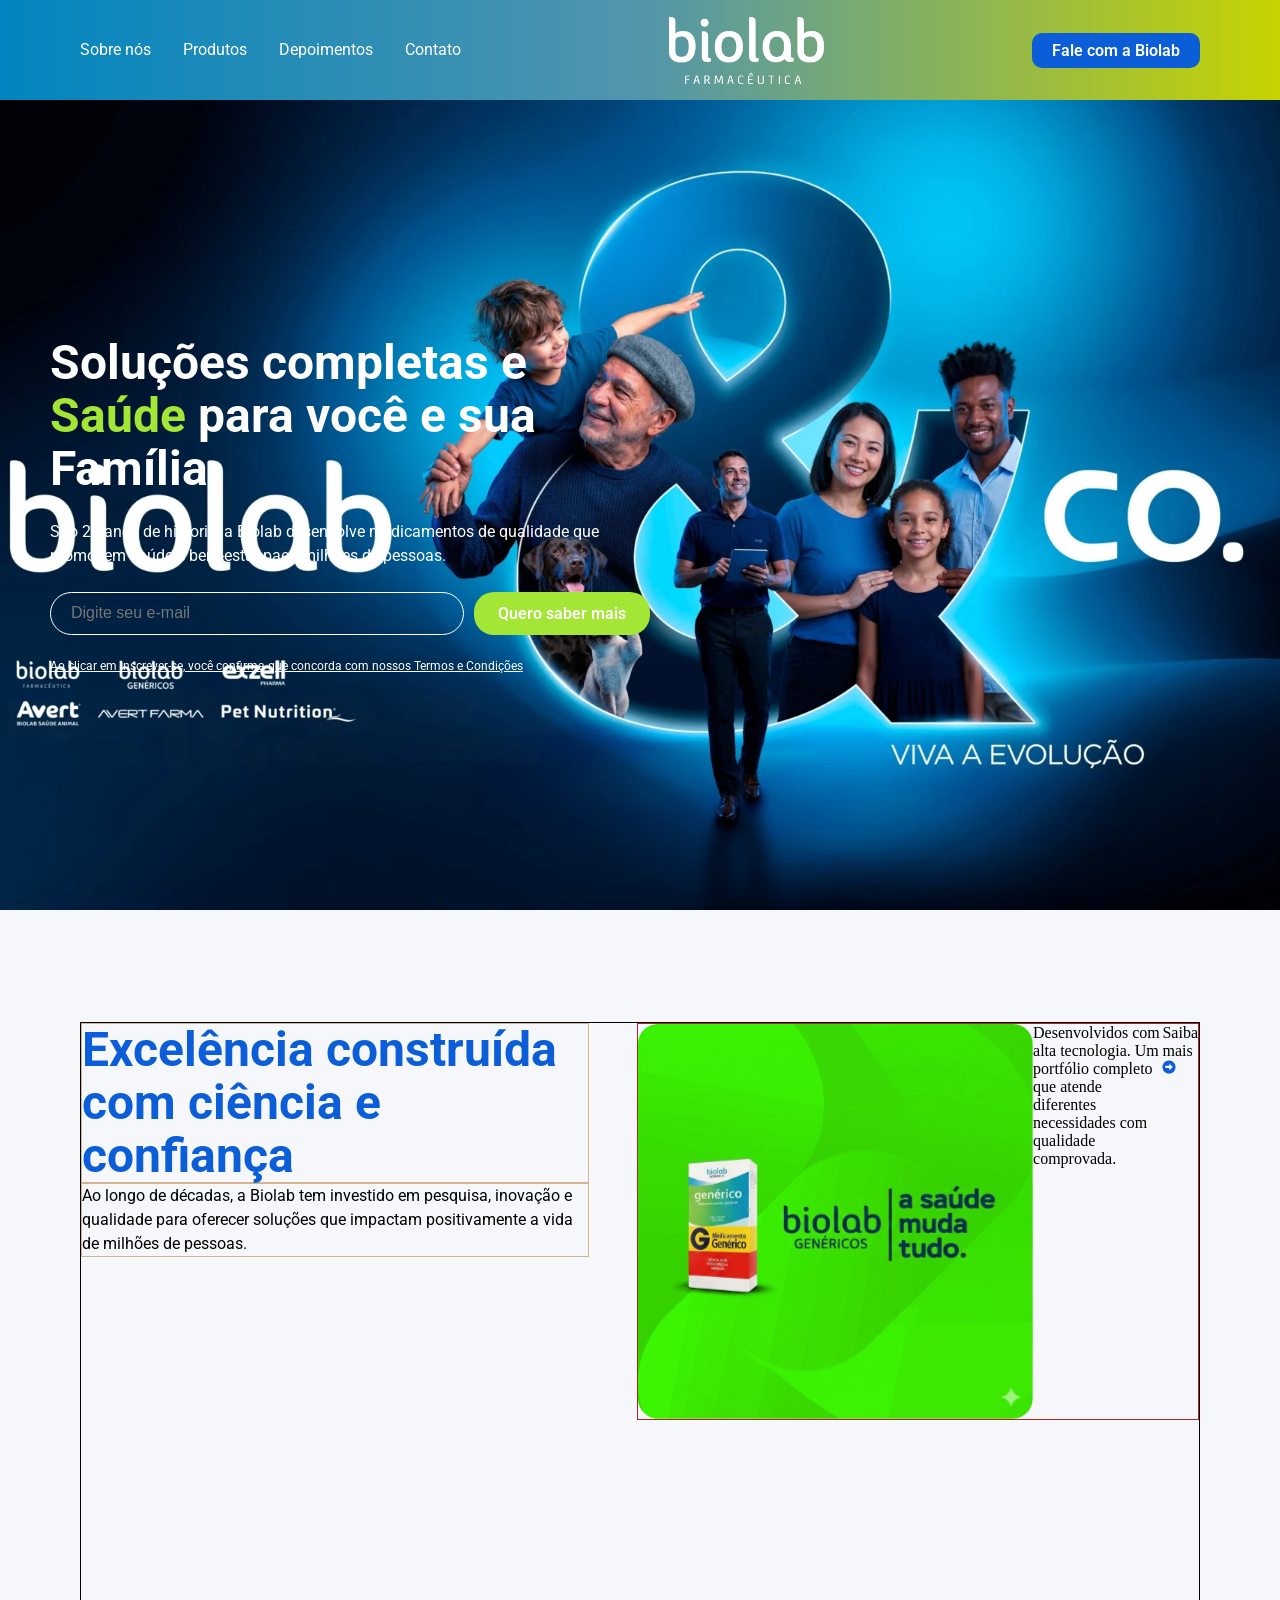
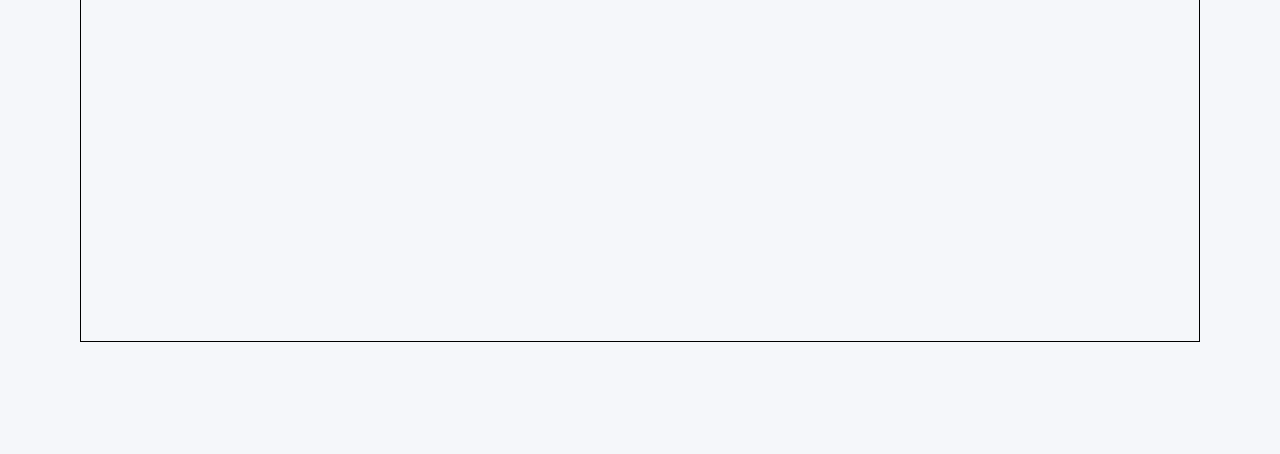
==== src/index.html @ cb9d28be "Removendo pastas desnecessárias" ====
<!DOCTYPE html>
<html lang="en">
<head>
    <meta charset="UTF-8">
    <meta name="viewport" content="width=device-width, initial-scale=1.0">
    <title>Biolab</title>
    <link rel="preconnect" href="https://fonts.googleapis.com">
    <link rel="preconnect" href="https://fonts.gstatic.com" crossorigin>
    <link href="https://fonts.googleapis.com/css2?family=Roboto:ital,wght@0,100..900;1,100..900&display=swap" rel="stylesheet">
    <link rel="shortcut icon" href="./assets/images/Logo_Biolab_Icone.webp" type="image/x-icon">
    <link rel="stylesheet" href="./styles/global.css">
    <link rel="stylesheet" href="./styles/style.css">
</head>
<body>
    <header class="main-header">
        <nav class="header-nav">
            <a href="#">Sobre nós</a>
            <a href="#">Produtos</a>
            <a href="#">Depoimentos</a>
            <a href="#">Contato</a>
        </nav>
        <div class="logo-biolab">
            <img src="./assets/images/Logo_Novo_Biolab_Farma_branco_rodape.png" alt="Biolab & Co.">
        </div>   
        <div class="btn-fale">
            <button>Fale com a Biolab</button>
        </div> 
        
        
    </header>

    <main class="main-texto-apresentacao">
        <div class="content-left">    
            <div class="texto-apresentacao">
                <h1>Soluções completas e <span>Saúde</span> para você e sua Família</h1>
            </div>
            <div class="texto-p">
                <p>São 28 anos de historia, a Biolab desenvolve medicamentos de qualidade que promovem saúde e bem-estar paea milhões de pessoas.</p>
            </div>
            <div class="cta-form">
                <input type="email" placeholder="Digite seu e-mail">
                <button type="submit">Quero saber mais</button>
            </div>
            <u class="terms">Ao clicar em Inscrever-se, você confirma que concorda com nossos Termos e Condições</u>
        </div>
    </main>

    <main class="main-sobre-nos">
        <div class="content-sobre">
            <div class="texto-t">
                <h1>Excelência construída com ciência e confiança</h1>
                <p>Ao longo de décadas, a Biolab tem investido em pesquisa, inovação e qualidade para oferecer soluções que impactam positivamente a vida de milhões de pessoas.</p>
            </div>
            <div class="conteudo-informativo1">
                <img src="./assets/images/remedio_generico.svg" alt="">
                <div class="assunto-1">
                    <p>Desenvolvidos com alta tecnologia. Um portfólio completo que atende diferentes necessidades com qualidade comprovada.</p>
                </div>
                <div>
                    <a href="">Saiba mais</a>
                    <img src="./assets/images/arrow.svg" alt="Seta apontado para direita">
                </div>
            </div>
        </div>

    </main>

</body>
</html>
---- src/styles/global.css ----
* {
    padding: 0;
    margin: 0;
    box-sizing: border-box;
    background: none;
    text-decoration: none;
    border: none;
    font-family: "Roboto" sans-serif;
    font-size: 16px;
    color: #000000;
    font-weight: 400;
}
---- src/styles/style.css ----
:root {
    --primary: #0B5ED7;
    --secondary: #0A2540;
    --theer: #1E3A8A;
    --for: #65A30D;
    --fiver: #A3E635;

    --white: #FFFFFF;
    --black: #000000;
    --n-theer: #F5F7FA;
    --n-for: #E5E7EB;
    --n-fiver: #6B7280;
}

.titulo {
    font-family: "Roboto", sans-serif;
    font-size: 48px;
    font-weight: 700;
    line-height: 110%;
}

.titulo_h2 {
    font-family: "Roboto", sans-serif;
    font-size: 32px;
    font-weight: 700;
    line-height: 120%;
}

.subtitulo {
    font-family: "Roboto", sans-serif;
    font-size: 18px;
    font-weight: 400;
    line-height: 150%;
}

.paragrafo {
    font-family: "Roboto", sans-serif;
    font-size: 16px;
    font-weight: 400;
    line-height: 150%;
}

.botao {
    font-family: "Roboto", sans-serif;
    font-size: 16px;
    font-weight: 600;
}

/*---------------- Header ----------------*/

.main-header {
    width: 100%;
    height: 72px;
    display: flex;
    align-items: center;
    justify-content: space-between;
    padding: 50px 80px;
    background: linear-gradient(
        90deg,
        #0185C0 0%,
        #5195AC 50%,
        #C6D301 100%
    );
}

.header-nav {
    display: flex;
    gap: 32px;
}

.header-nav a {
    color: var(--white);
    font-size: 16px;
    font-weight: 400;
    font-family: "Roboto", sans-serif;
    line-height: 150%;
}

.logo-biolab > img {
    display: block;
    height: 67px;
}

.btn-fale {
    background-color: var(--primary);
    padding: 8px 20px;
    border-radius: 10px;
}

.btn-fale > button {
    color: var(--white);
    font-size: 16px;
    font-weight: 600;
    font-family: "Roboto", sans-serif;
    background-color: var(--primary);
}

/* --------------- Main ---------------- */



.main-texto-apresentacao {
    width: 100%;
    height: 810px;
    padding: 80px 50px;
    display: flex;
    align-items: start;
    justify-content: space-between;
    
    background-image: url("../assets/images/Home_Biolab.webp");
    background-size: cover;
    background-position: center;
    background-repeat: no-repeat; 
    display: flex;
    align-items: center;
}

.texto-apresentacao > h1 {
    color: var(--white);
    font-family: "Roboto", sans-serif;
    font-size: 48px;
    font-weight: 700;
    line-height: 110%;
}

.texto-apresentacao > h1 > span {
    color: var(--fiver);
    font-family: "Roboto", sans-serif;
    font-size: 48px;
    font-weight: 700;
    line-height: 110%;
}

.texto-p > p {
    color: var(--white);
    font-family: "Roboto", sans-serif;
    font-size: 16px;
    font-weight: 400;
    line-height: 150%;
}

.content-left {
    width: 600px; 
    display: flex;
    flex-direction: column;
    gap: 24px;
    color: var(--white);
}

.cta-form {
    display: flex;
    gap: 10px;
}

.cta-form input {
    background: transparent;
    border: 1px solid var(--white);
    border-radius: 25px;
    padding: 10px 20px;
    color: var(--white);
    flex: 1;
}

.cta-form button {
    color: var(--white);
    background-color: var(--fiver);
    border: none;
    border-radius: 20px;
    padding: 12px 24px;
    font-family: "Roboto", sans-serif;
    font-size: 16px;
    font-weight: 600;
    cursor: pointer;
}

.terms {
    color: var(--white);
    font-family: "Roboto", sans-serif;
    font-size: 12px;
    font-weight: 400;
    text-decoration: underline;
    text-decoration-color: var(--white);
}

/* ---------------------- main noticias ---------------------- */

.main-sobre-nos {
    width: 100%;
    height: 1144px;
    padding: 112px 80px;
    display: flex;
    justify-content: space-between;
    background: var(--n-theer);
}

.content-sobre {
    display: flex;
    align-items: start;
    justify-content: space-between;
    gap: 48px;
    border: 1px solid,black;
}

.texto-t h1{
    color: var(--primary);
    font-family: "Roboto", sans-serif;
    font-size: 48px;
    font-weight: 700;
    line-height: 110%;
    border: 1px solid, tan;
}

.texto-t p {
    font-family: "Roboto", sans-serif;
    font-size: 16px;
    font-weight: 400;
    line-height: 150%;
    border: 1px solid, tan;

}

.conteudo-informativo1 {
    display: flex;
    justify-content: space-between;
    border: 1px solid, firebrick;
}
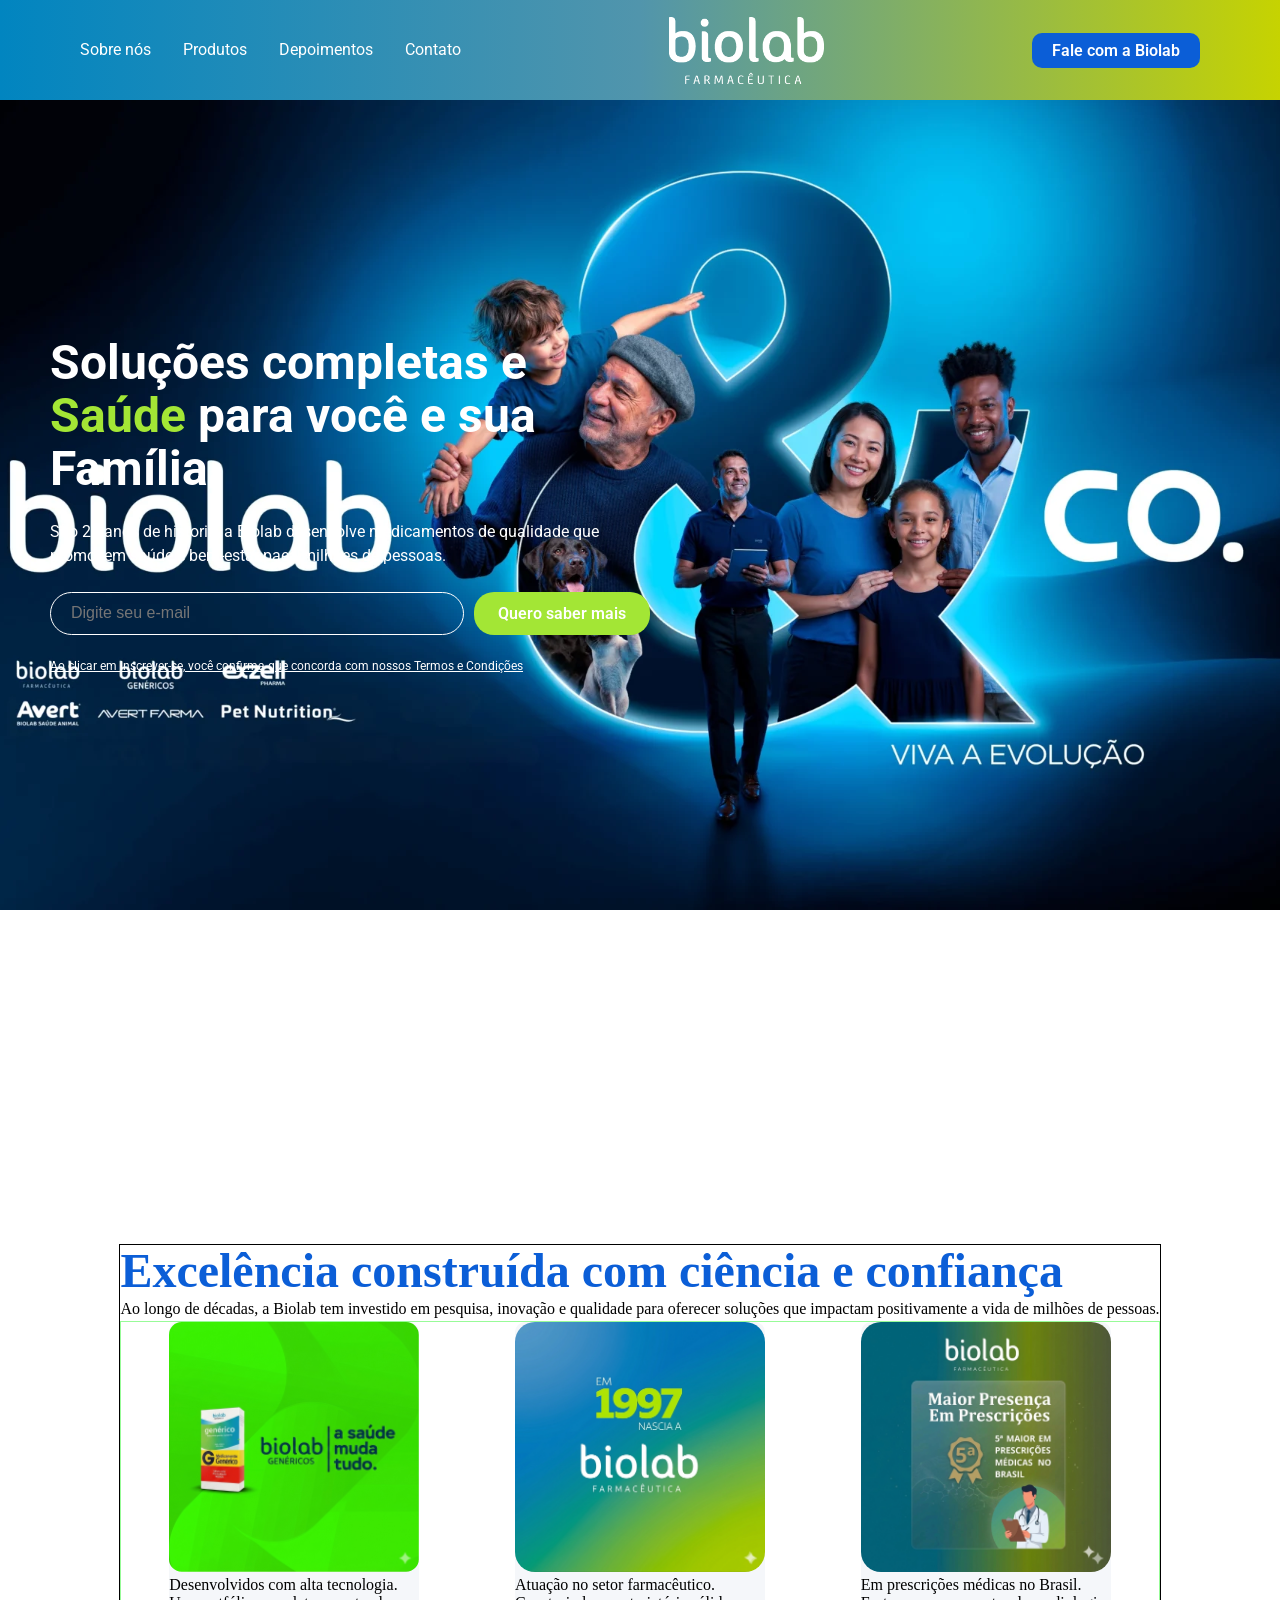
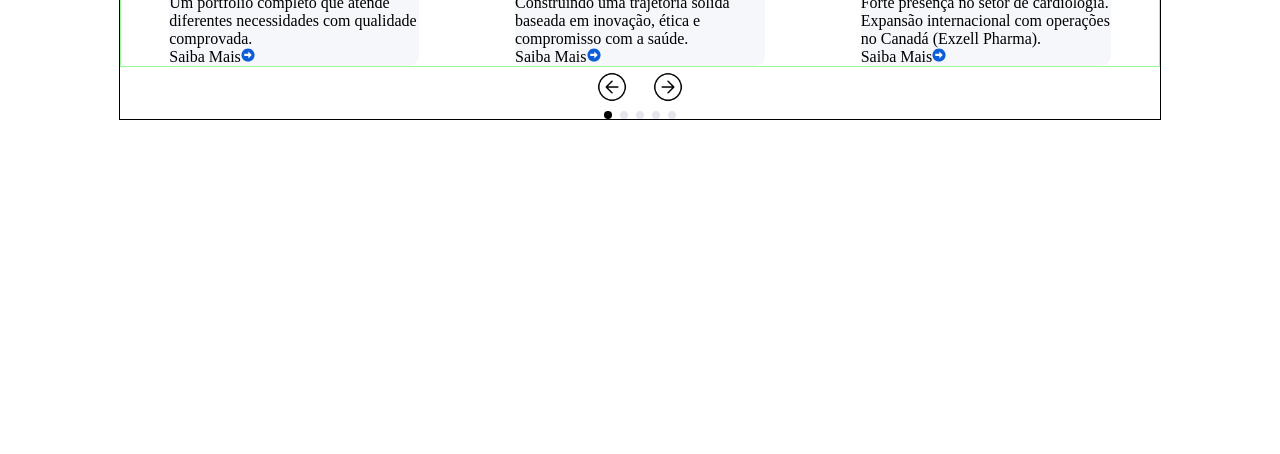
==== commit 0cb8ec9f: "corrigir o main, e fazer o footer." ====
--- a/src/index.html
+++ b/src/index.html
@@ -46,24 +46,106 @@
     </main>
 
     <main class="main-sobre-nos">
-        <div class="content-sobre">
-            <div class="texto-t">
+        
+        <div class="corpo-sobre-nos">
+            <div class="sobre-nos-textos">
                 <h1>Excelência construída com ciência e confiança</h1>
                 <p>Ao longo de décadas, a Biolab tem investido em pesquisa, inovação e qualidade para oferecer soluções que impactam positivamente a vida de milhões de pessoas.</p>
             </div>
-            <div class="conteudo-informativo1">
-                <img src="./assets/images/remedio_generico.svg" alt="">
-                <div class="assunto-1">
-                    <p>Desenvolvidos com alta tecnologia. Um portfólio completo que atende diferentes necessidades com qualidade comprovada.</p>
+            <div class="sobre-nos-conteudo-informativo">
+
+                <div class="conteudo-1">
+                    <div class="demostracao1">
+                        <img src="./assets/images/remedio_generico.svg" alt="Produto Biolab remedio gênerico">
+                    </div>
+                    <div>
+                        <p>Desenvolvidos com alta tecnologia. Um portfólio completo que atende diferentes necessidades com qualidade comprovada.</p>
+                        <a href="">Saiba Mais<img src="./assets/images/arrow.svg" alt="Seta a potando para o lado direito"></a>
+                    </div>
                 </div>
-                <div>
-                    <a href="">Saiba mais</a>
-                    <img src="./assets/images/arrow.svg" alt="Seta apontado para direita">
+
+                <div class="conteudo-2">
+                    <div class="demostracao-2">
+                        <img src="./assets/images/fudacao_biolab.png" alt="Ano 1997 da Fundação da Biolab Farmacêutico">
+                    </div>
+                    <div>
+                        <p>Atuação no setor farmacêutico.
+                            Construindo uma trajetória sólida baseada em inovação, ética e compromisso com a saúde.</p>
+                        <a href="">Saiba Mais<img src="./assets/images/arrow.svg" alt="Seta a potando para o lado direito"></a>
+                    </div>
                 </div>
+
+                <div class="conteudo-3">
+                    <div class="demontracao-3">
+                        <img src="./assets/images/5ᵃ_maior.png" alt="">
+                    </div>
+                    <div>
+                        <p>Em prescrições médicas no Brasil.
+                            Forte presença no setor de cardiologia. Expansão internacional com operações no Canadá (Exzell Pharma).</p>
+                        <a href="">Saiba Mais<img src="./assets/images/arrow.svg" alt=""></a>
+                    </div>
+                </div>
+            </div>
+
+            <div class="btnAvancar_voltar">
+                <button class="voltar"><img src="./assets/images/seta_esquerda.png" alt=""></button>
+                <button class="avancar"><img src="./assets/images/seta_direita.png" alt=""></button>
+            </div>
+
+            <div class="dots">
+                <span class="dot active"></span>
+                <span class="dot"></span>
+                <span class="dot"></span>
+                <span class="dot"></span>
+                <span class="dot"></span>
+            </div>
+            
+        </div>
+        
+    </main>
+
+    <!-- <main class="main-sobre-nos">
+    <div class="texto-t">
+        <h1>Excelência construída com ciência e confiança</h1>
+        <p>Ao longo de décadas, a Biolab tem investido em pesquisa, inovação e qualidade para oferecer soluções que impactam positivamente a vida de milhões de pessoas.</p>
+    </div>
+
+    <div class="container-cards">
+        <div class="card">
+            <div class="card-banner">
+                <img src="./assets/images/remedio_generico.svg" alt="Genéricos">
+            </div>
+            <div class="card-texto">
+                <p>Desenvolvidos com alta tecnologia. Um portfólio completo que atende diferentes necessidades com qualidade comprovada.</p>
+                <a href="#">Saiba mais <img src="./assets/images/arrow.svg" alt=""></a>
             </div>
         </div>
 
-    </main>
+        <div class="card-2">
+            <div class="card-banner">
+                <img src="./assets/images/fudacao_biolab.png" alt="Genéricos">
+            </div>
+            <div class="card-texto">
+                <p>Atuação no setor farmacêutico.
+Construindo uma trajetória sólida baseada em inovação, ética e compromisso com a saúde.</p>
+                <a href="#">Saiba mais <img src="./assets/images/arrow.svg" alt=""></a>
+            </div>
+        </div>
+
+        <div class="card-3">
+            <div class="card-banner">
+                <img src="./assets/images/5ᵃ_maior.png" alt="Genéricos">
+            </div>
+            <div class="card-texto">
+                <p>Em prescrições médicas no Brasil.
+Forte presença no setor de cardiologia. Expansão internacional com operações no Canadá (Exzell Pharma).</p>
+                <a href="#">Saiba mais <img src="./assets/images/arrow.svg" alt=""></a>
+            </div>
+        </div>
+        
+    </div>
+</main> -->
+
 
 </body>
 </html>
--- a/src/styles/style.css
+++ b/src/styles/style.css
@@ -187,27 +187,156 @@
 .main-sobre-nos {
     width: 100%;
     height: 1144px;
+    padding: 80px 112px;
+    display: flex;
+    justify-content: center;
+    align-items: center;
+}
+
+.corpo-sobre-nos {
+
+    border: 1px solid, black;
+}
+
+.sobre-nos-textos h1 {
+    color: var(--primary);
+    font-size: 48px;
+    font-weight: 700;
+    line-height: 110%;
+}
+
+.sobre-nos-textos p { 
+    font-size: 16px;
+    font-weight: 400;
+    line-height: 150%;
+}
+
+.sobre-nos-conteudo-informativo {
+    display: flex;
+    justify-content: space-around;
+    align-items: center;
+    border: 1px solid, palegreen;
+}
+
+.conteudo-1 {
+    width: 250px;
+    background:  var(--n-theer);
+    border-radius: 10px;
+}
+
+.conteudo-2 {
+    width: 250px;
+    background:  var(--n-theer);
+    border-radius: 10px;
+}
+
+.conteudo-3 {
+    width: 250px;
+    background:  var(--n-theer);
+    border-radius: 10px;
+}
+
+.demostracao1 > img {
+    width: 250px;
+    height: 250px;
+}
+
+.demostracao-2 > img {
+    width: 250px;
+    height: 250px;
+    border-radius: 20px;
+}
+
+.demontracao-3 > img {
+    width: 250px;
+    height: 250px;
+    border-radius: 20px;
+}
+
+.btnAvancar_voltar {
+    display: flex;
+    justify-content: center;
+    align-items: center;
+    gap: 16px;
+}
+
+
+.btnAvancar_voltar img {
+    width: 40px;
+    height: 40px;
+}
+
+.dots{
+      display:flex;
+      justify-content: center;
+      gap:8px;
+    }
+
+.dot{
+    width:8px;
+    height:8px;
+    border-radius:50%;
+    background: var(--n-for);
+}
+
+.dot.active{
+    background: var(--black);
+}
+
+
+
+
+/* .main-sobre-nos {
+    display: flex;
+    flex-direction: column;
+    gap: 64px;
     padding: 112px 80px;
+}
+
+.container-cards {
     display: flex;
     justify-content: space-between;
-    background: var(--n-theer);
-}
-
-.content-sobre {
-    display: flex;
-    align-items: start;
-    justify-content: space-between;
-    gap: 48px;
-    border: 1px solid,black;
-}
-
-.texto-t h1{
+    gap: 32px;
+}
+
+.card {
+    flex: 1; 
+    display: flex;
+    flex-direction: column;
+    gap: 24px;
+}
+
+.card1 {
+    flex: 1;
+    display: flex;
+    flex-direction: column;
+    gap: 24px;
+}
+
+.card1 img {
+    height: 400px;
+    width: 400px;
+}
+
+.card-banner {
+    height: 400px; 
+    border-radius: 24px;
+    display: flex;
+    align-items: center;
+    justify-content: center;
+}
+
+.card-texto p {
+    font-size: 16px;
+    margin-bottom: 16px;
+}
+
+.texto-t h1 {
     color: var(--primary);
     font-family: "Roboto", sans-serif;
     font-size: 48px;
     font-weight: 700;
     line-height: 110%;
-    border: 1px solid, tan;
 }
 
 .texto-t p {
@@ -215,16 +344,18 @@
     font-size: 16px;
     font-weight: 400;
     line-height: 150%;
-    border: 1px solid, tan;
-
-}
-
-.conteudo-informativo1 {
-    display: flex;
-    justify-content: space-between;
-    border: 1px solid, firebrick;
-}
-
-
-
-
+}
+
+.card-texto a {
+    color: #0056b3;
+    text-decoration: none;
+    font-weight: bold;
+    display: flex;
+    align-items: center;
+    gap: 8px;
+} */
+
+
+
+
+
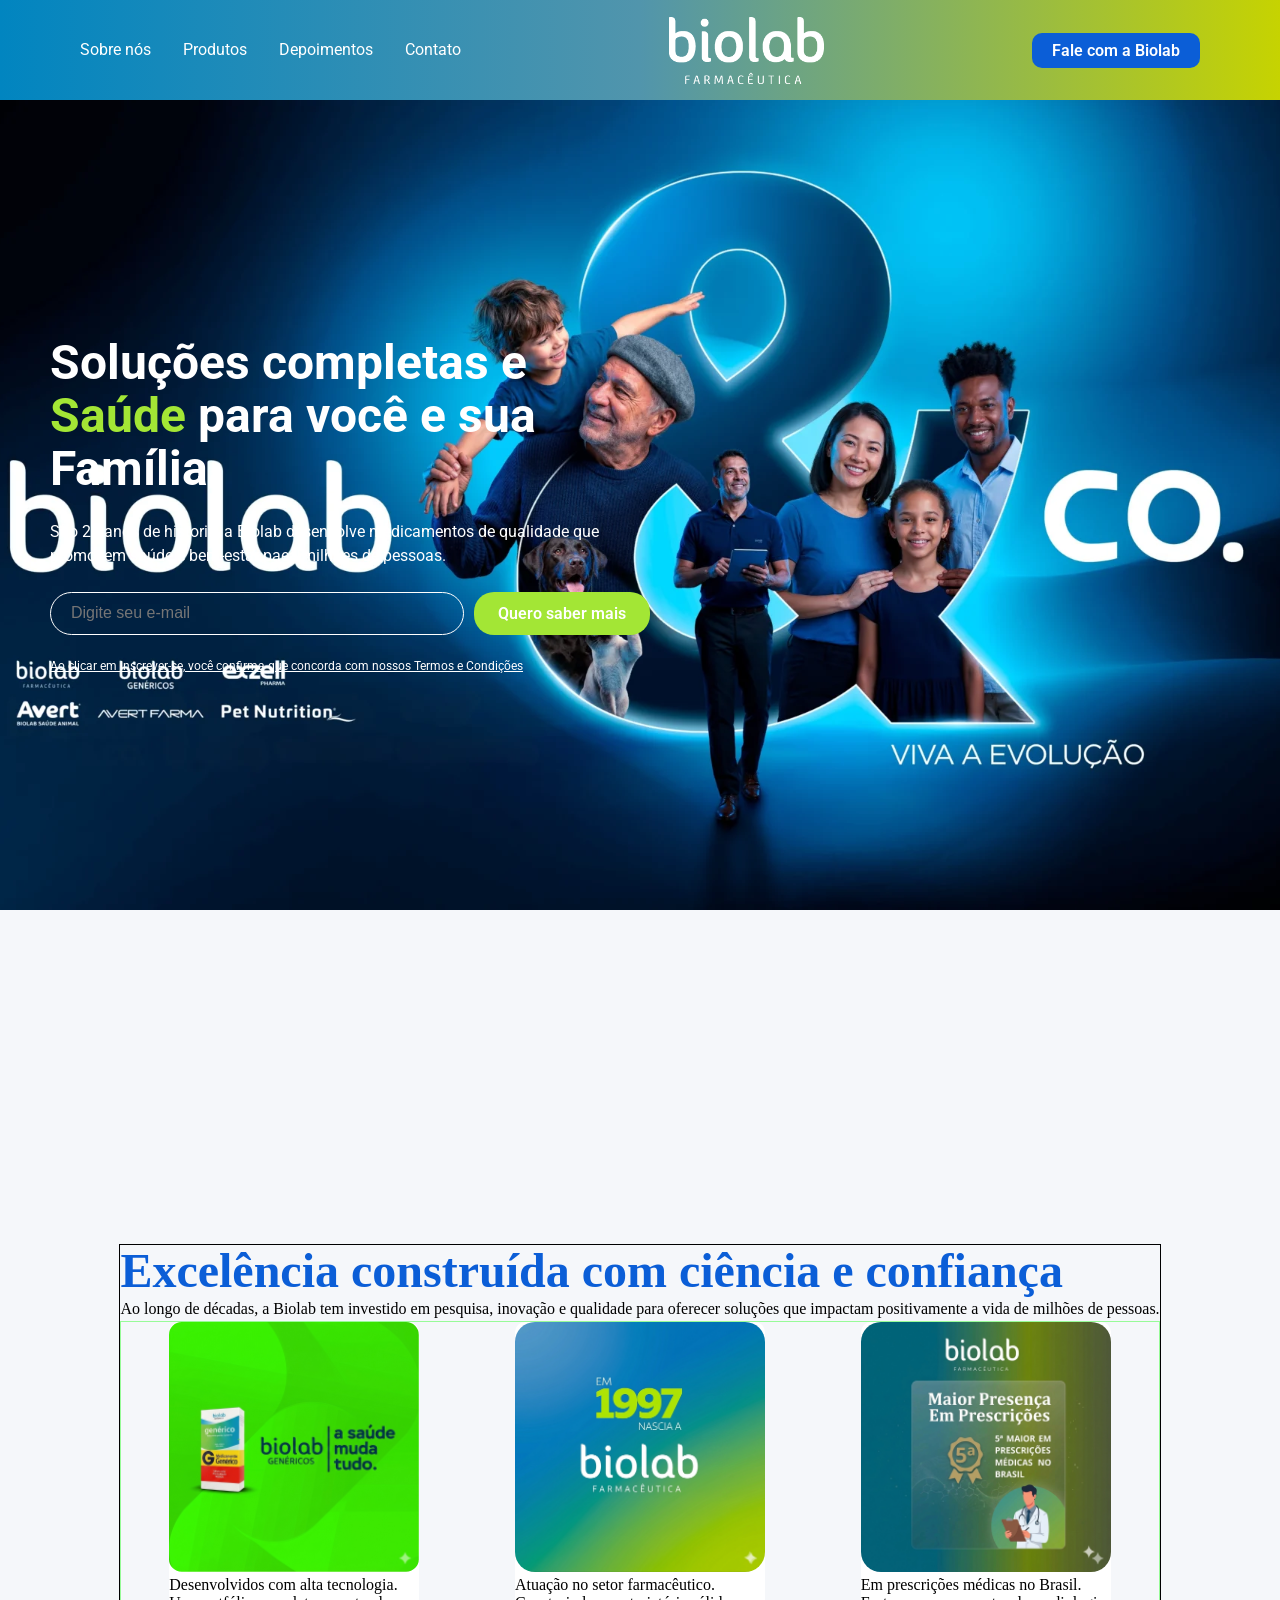
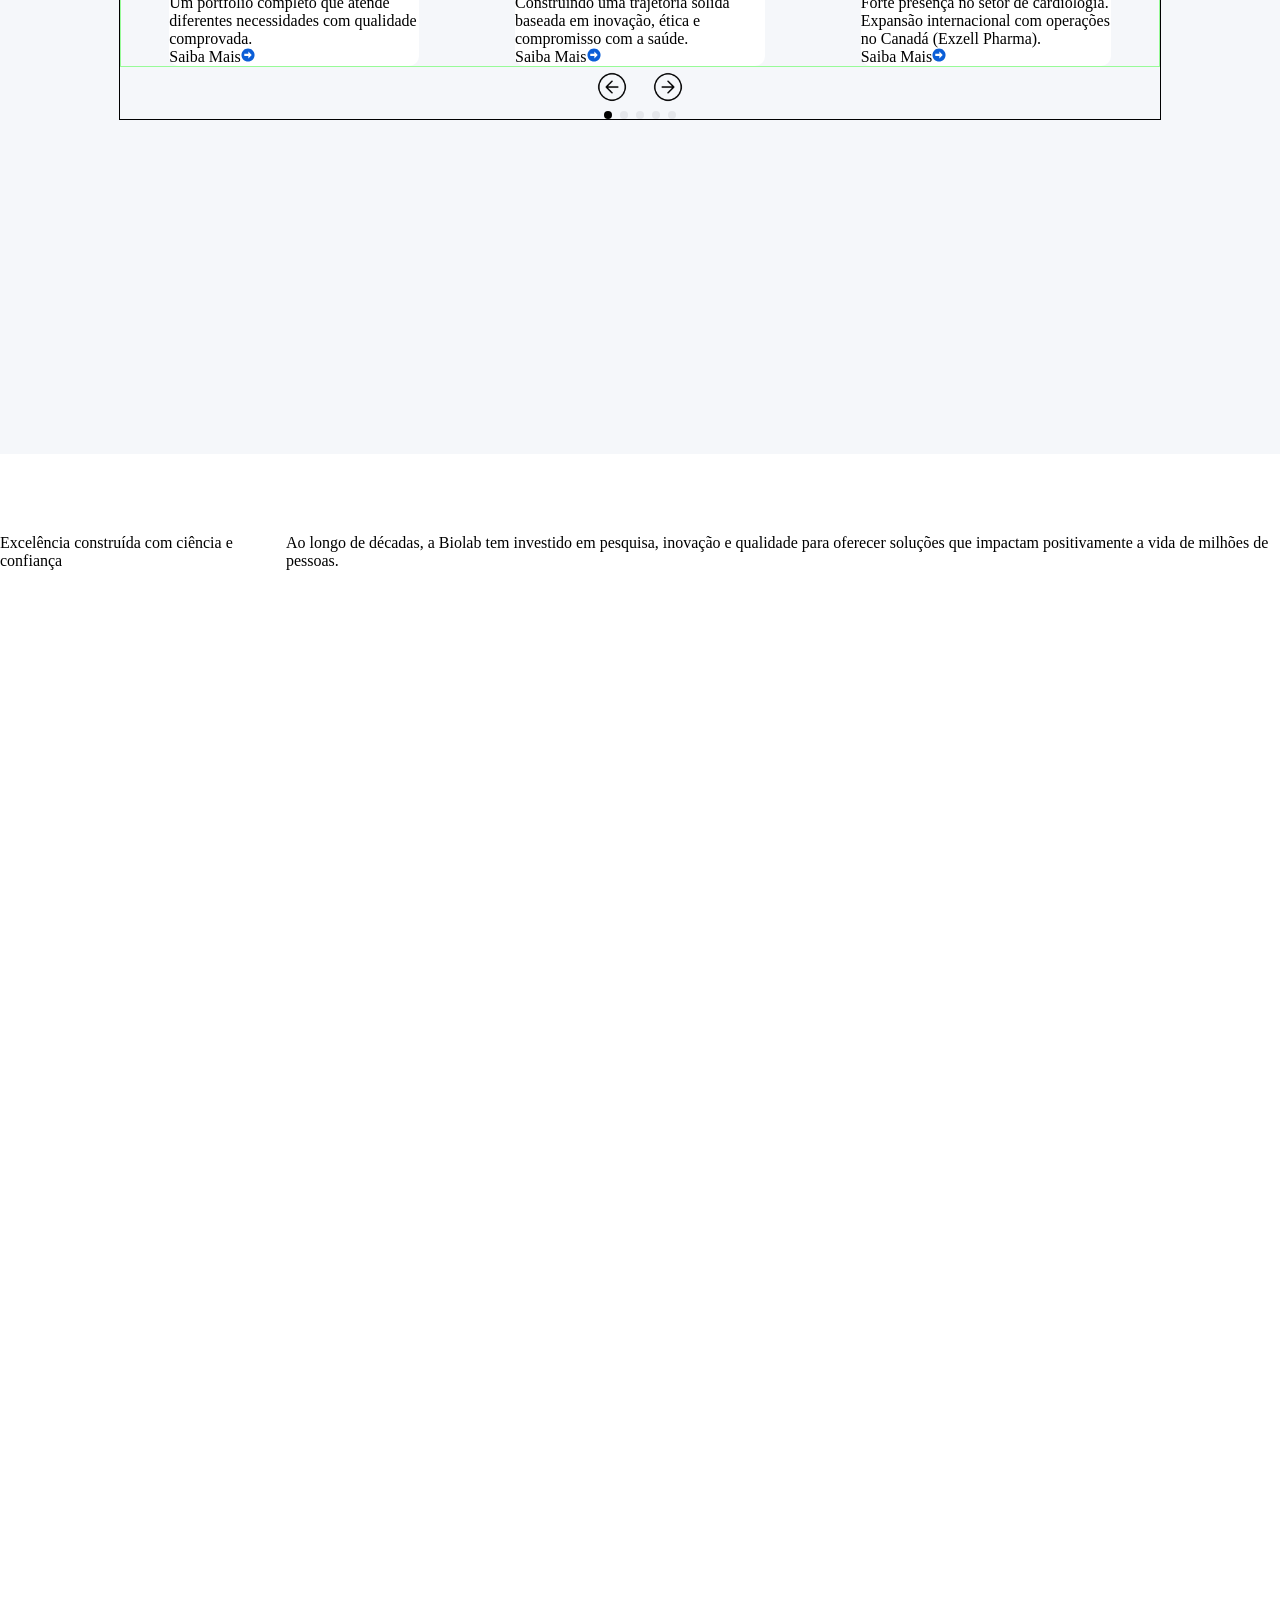
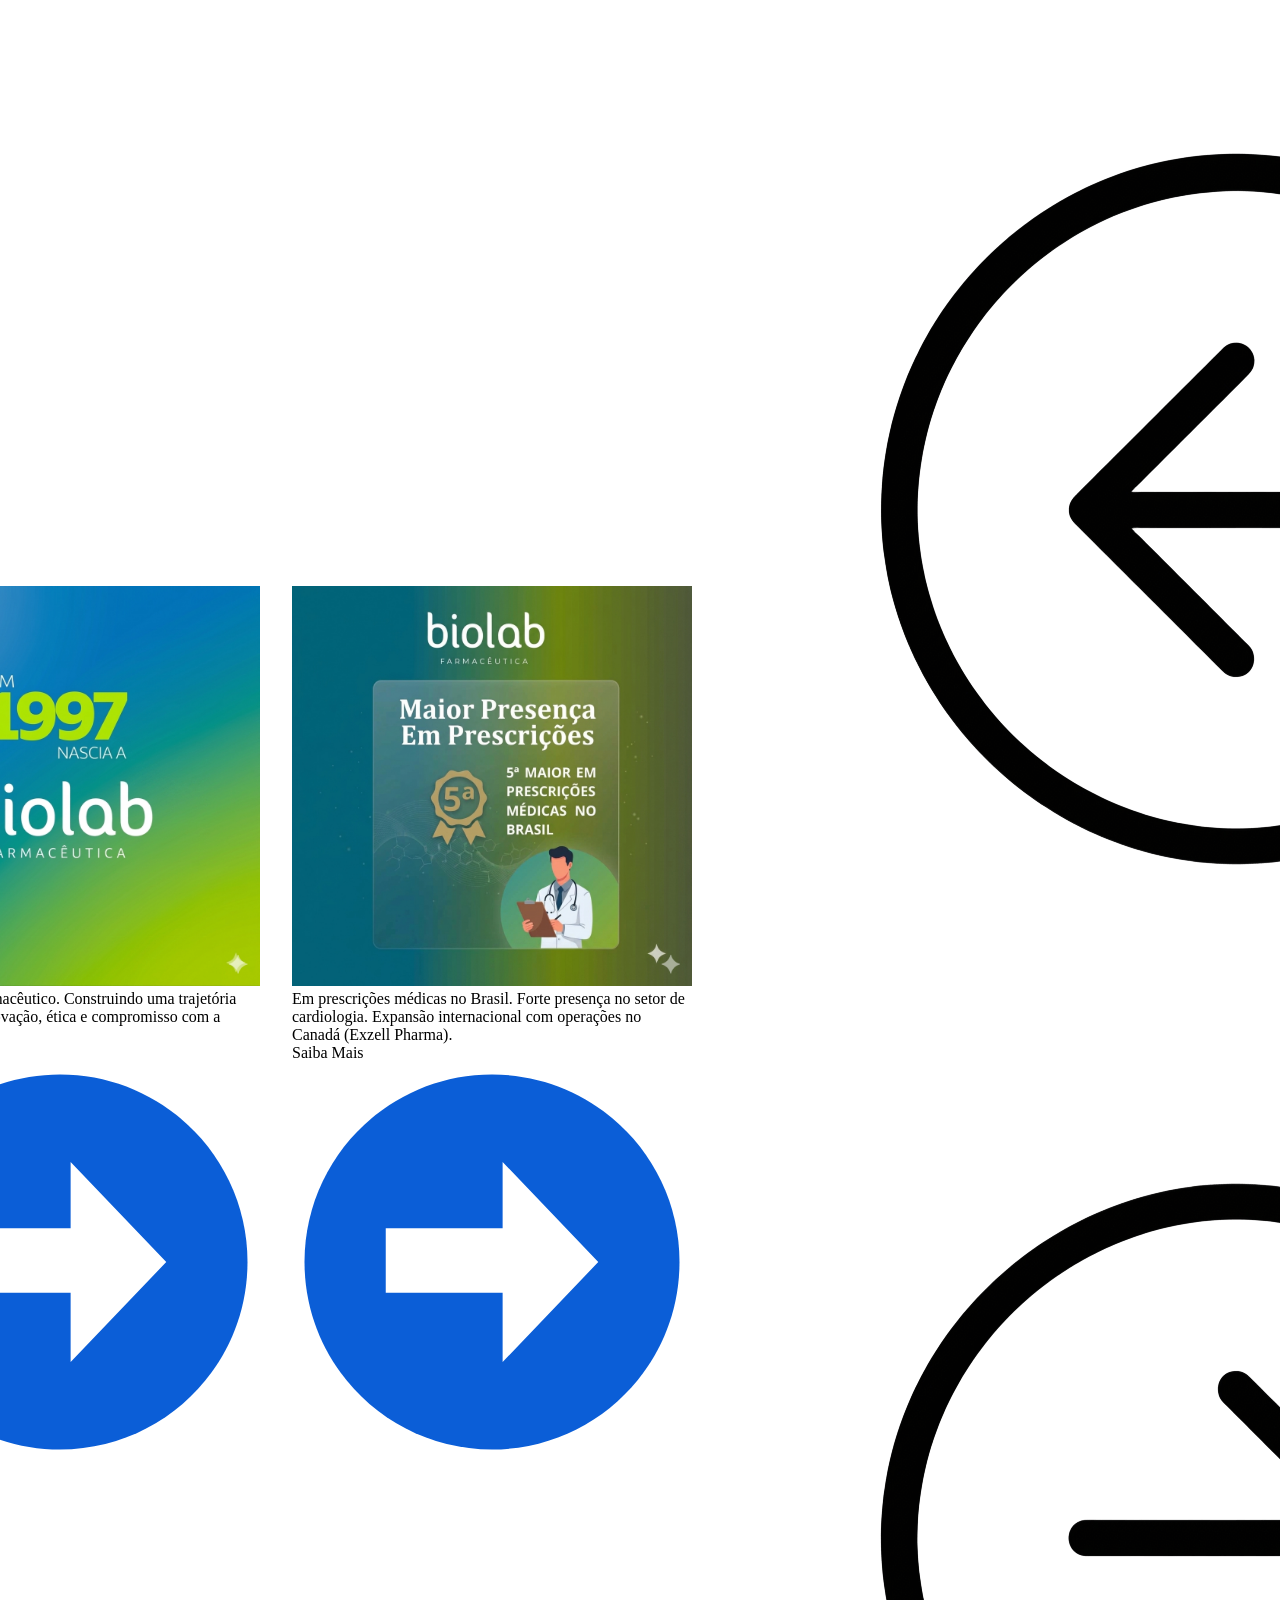
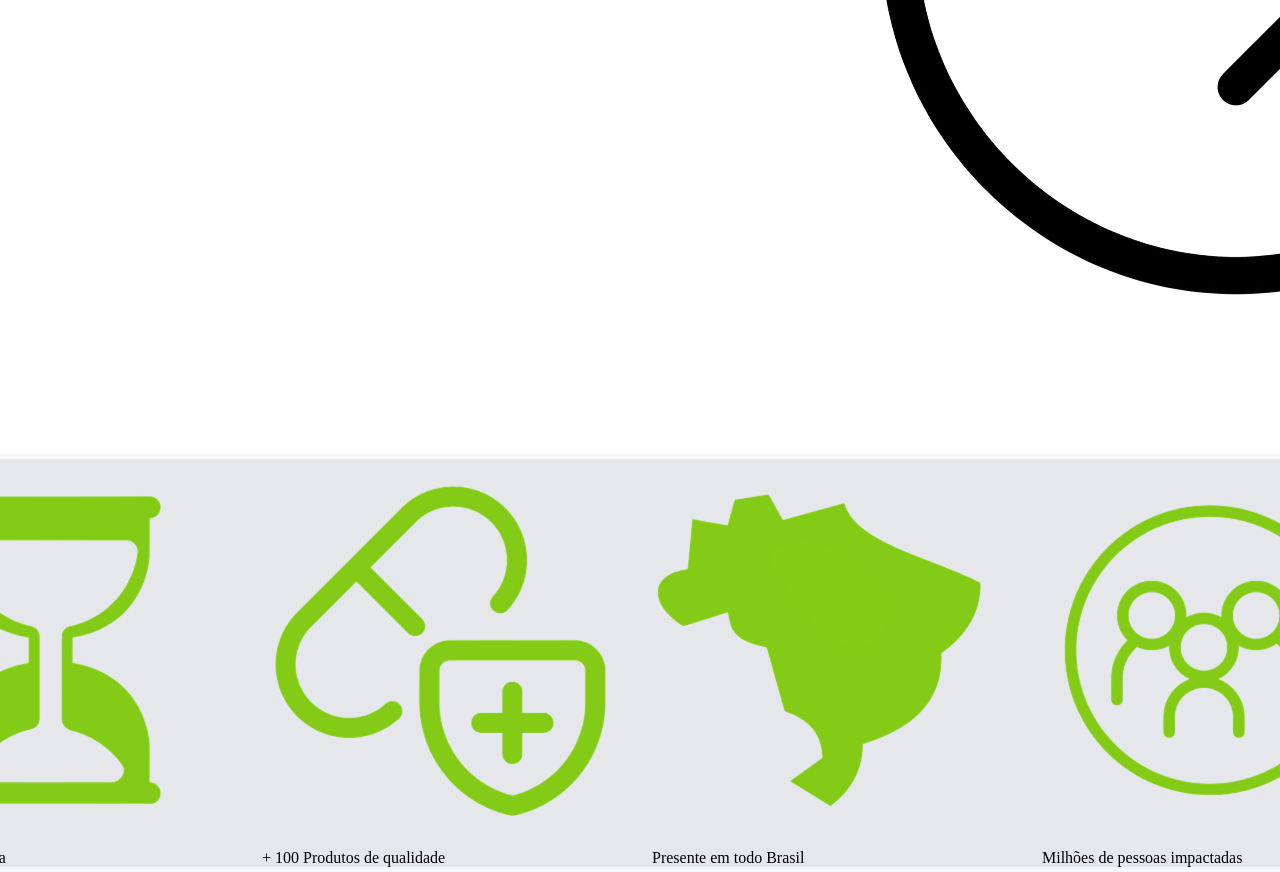
==== commit 68e1e853: "Revazendo o main certo, terminar footer." ====
--- a/src/index.html
+++ b/src/index.html
@@ -101,7 +101,75 @@
             </div>
             
         </div>
-        
+
+    </main>
+
+    <main>
+        <div class="text-main2">
+            <h1>Excelência construída com ciência e confiança</h1>
+            <p>Ao longo de décadas, a Biolab tem investido em pesquisa, inovação e qualidade para oferecer soluções que impactam positivamente a vida de milhões de pessoas.</p>
+        </div>
+
+        <div class="cards">
+
+            <div class="card">
+                <img src="./assets/images/remedio_generico.svg" alt="">
+                <p>Desenvolvidos com alta tecnologia. Um portfólio completo que atende diferentes necessidades com qualidade comprovada.</p>
+                <a href="">Saiba Mais <img class="btn-saiba-mais" src="./assets/images/arrow.svg" alt=""></a>
+            </div>
+
+            <div class="card">
+                <img src="./assets/images/fudacao_biolab.png" alt="">
+                <p>Atuação no setor farmacêutico. Construindo uma trajetória sólida baseada em inovação, ética e compromisso com a saúde.</p>
+                <a href="">Saiba Mais <img src="./assets/images/arrow.svg" alt=""></a>
+            </div>
+
+            <div class="card">
+                <img src="./assets/images/5ᵃ_maior.png" alt="">
+                <p>Em prescrições médicas no Brasil. Forte presença no setor de cardiologia. Expansão internacional com operações no Canadá (Exzell Pharma).</p>
+                <a href="">Saiba Mais <img src="./assets/images/arrow.svg" alt=""></a>
+            </div>
+
+            <div class="voltar_avancar">
+                <a href=""><img src="./assets/images/seta_esquerda.png" alt=""></a>
+                <a href=""><img src="./assets/images/seta_direita.png" alt=""></a>
+            </div>
+
+            <div class="dots">
+                <span class="dot active"></span>
+                <span class="dot"></span>
+                <span class="dot"></span>
+                <span class="dot"></span>
+                <span class="dot"></span>
+            </div>
+
+        </div>
+    </main>
+
+    <main class="main-informacao-simples">
+
+        <div class="corpo-principal-info-s">
+
+            <div class="ano-fundacao">
+                <img src="./assets/images/ampulheta_sem_fundo.png" alt="">
+                <p><span>28 ANOS</span> de história</p>
+            </div>
+            <div class="qualidade-produtos">
+                <img src="./assets/images/pirula_sem_fundo.png" alt="">
+                <p><span>+ 100 Produtos</span> de qualidade</p>
+            </div>
+            <div class="presenca">
+                <img src="./assets/images/pais_brasil.png" alt="">
+                <p><span>Presente</span> em todo Brasil</p>
+            </div>
+            <div class="milhões-pessoas">
+                <img src="./assets/images/conjuto_pessoas.png" alt="">
+                <p><span>Milhões</span> de pessoas impactadas</p>
+            </div>
+            
+
+        </div>
+
     </main>
 
     <!-- <main class="main-sobre-nos">
--- a/src/styles/style.css
+++ b/src/styles/style.css
@@ -182,7 +182,34 @@
     text-decoration-color: var(--white);
 }
 
+/* ------------------ text-main2 ---------------------- */
+
+
+.text-main2 {
+    width: 100%;
+    height: 1144px;
+    display: flex;
+    justify-content: center;
+    padding-top: 80px;
+}
+
+.cards {
+    display: flex;
+    justify-content: center;
+    align-items: center;
+    gap: 32px;
+}
+
+.card img {
+    width: 400px;
+    height: 400px;
+}
+
+
+
 /* ---------------------- main noticias ---------------------- */
+
+
 
 .main-sobre-nos {
     width: 100%;
@@ -191,10 +218,10 @@
     display: flex;
     justify-content: center;
     align-items: center;
+    background-color: var(--n-theer);
 }
 
 .corpo-sobre-nos {
-
     border: 1px solid, black;
 }
 
@@ -220,19 +247,19 @@
 
 .conteudo-1 {
     width: 250px;
-    background:  var(--n-theer);
+    background:  var(--white);
     border-radius: 10px;
 }
 
 .conteudo-2 {
     width: 250px;
-    background:  var(--n-theer);
+    background:  var(--white);
     border-radius: 10px;
 }
 
 .conteudo-3 {
     width: 250px;
-    background:  var(--n-theer);
+    background:  var(--white);
     border-radius: 10px;
 }
 
@@ -282,6 +309,29 @@
 .dot.active{
     background: var(--black);
 }
+/* ----------------------- Main informaçaõ simples ------------------------- */
+
+
+.main-informacao-simples {
+    width: 100%;
+    height: 418px;
+    display: flex;
+    justify-content: center;
+    align-items: center;
+    background: var(--n-theer);
+}
+
+.corpo-principal-info-s {
+    background-color: var(--n-for);
+    border-radius: 10px;
+    display: flex;
+    justify-content: space-around;
+    gap: 24px;
+}
+
+
+
+
 
 
 
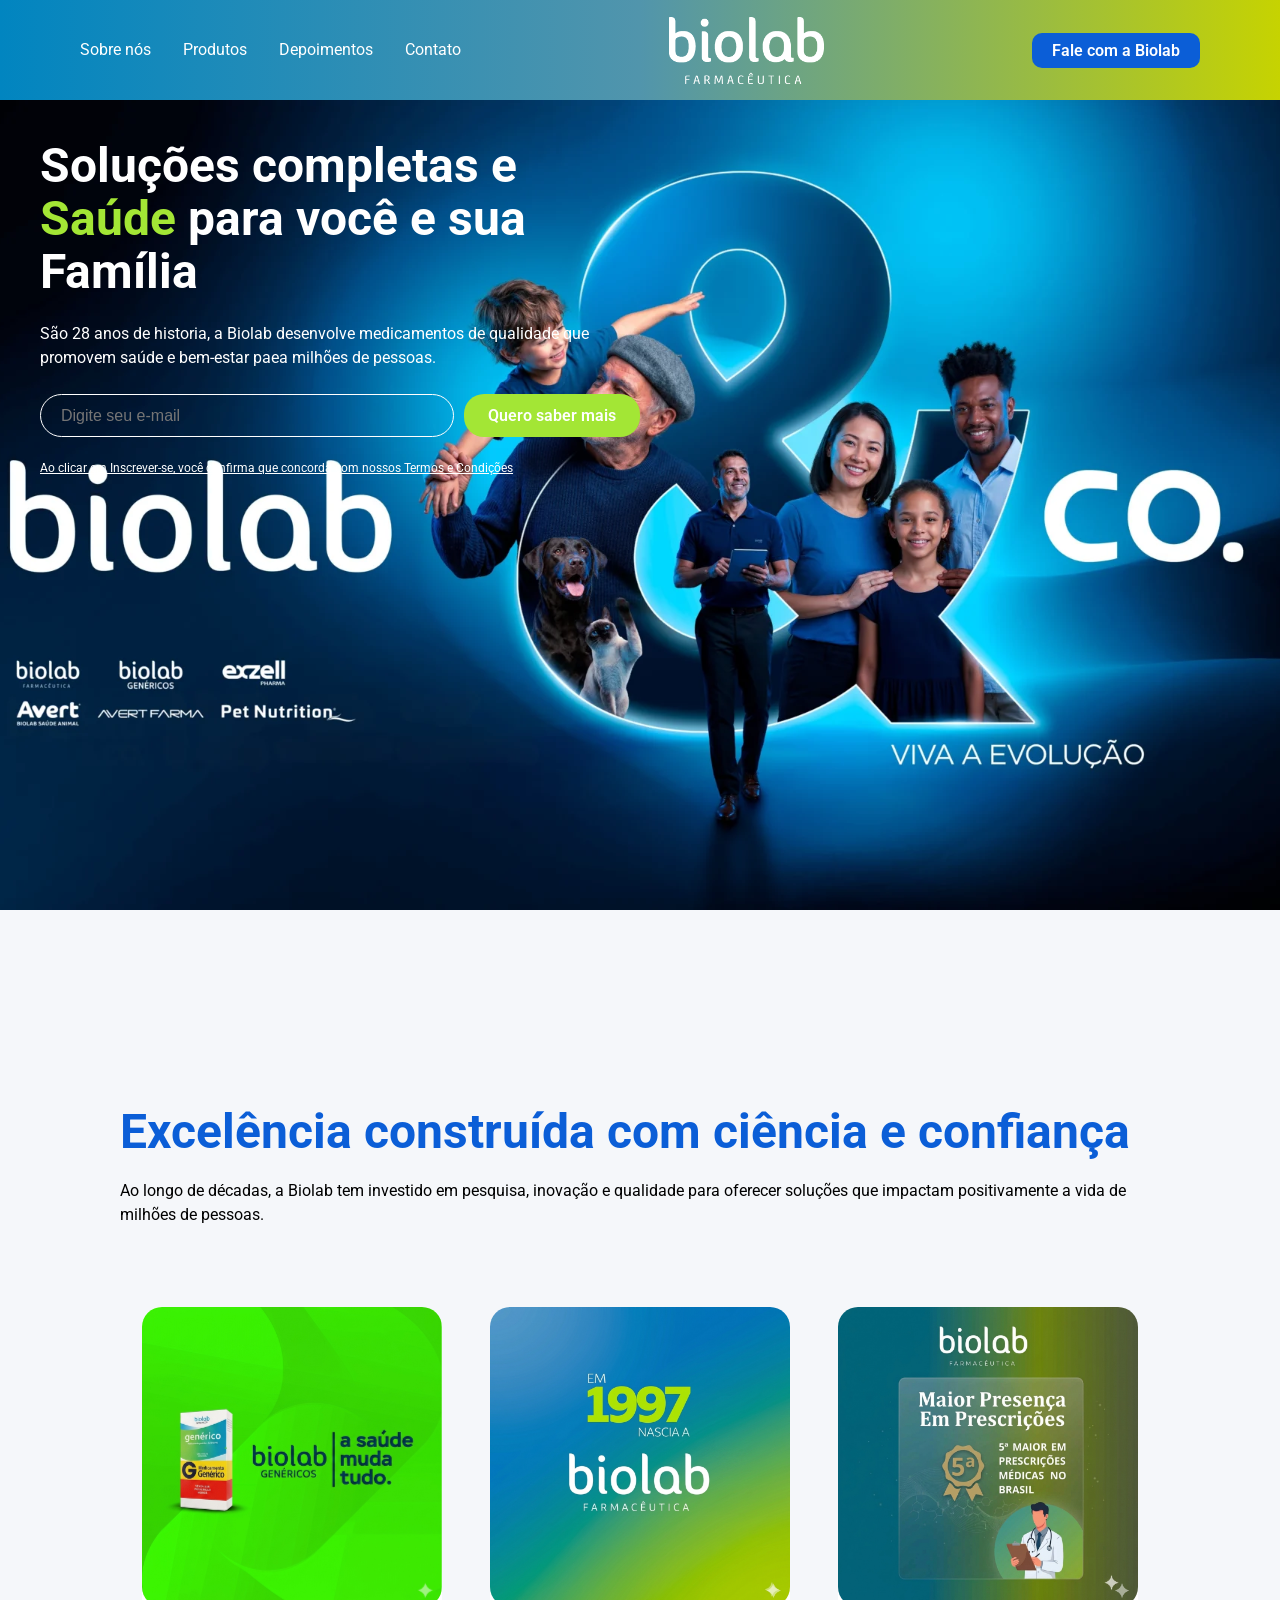
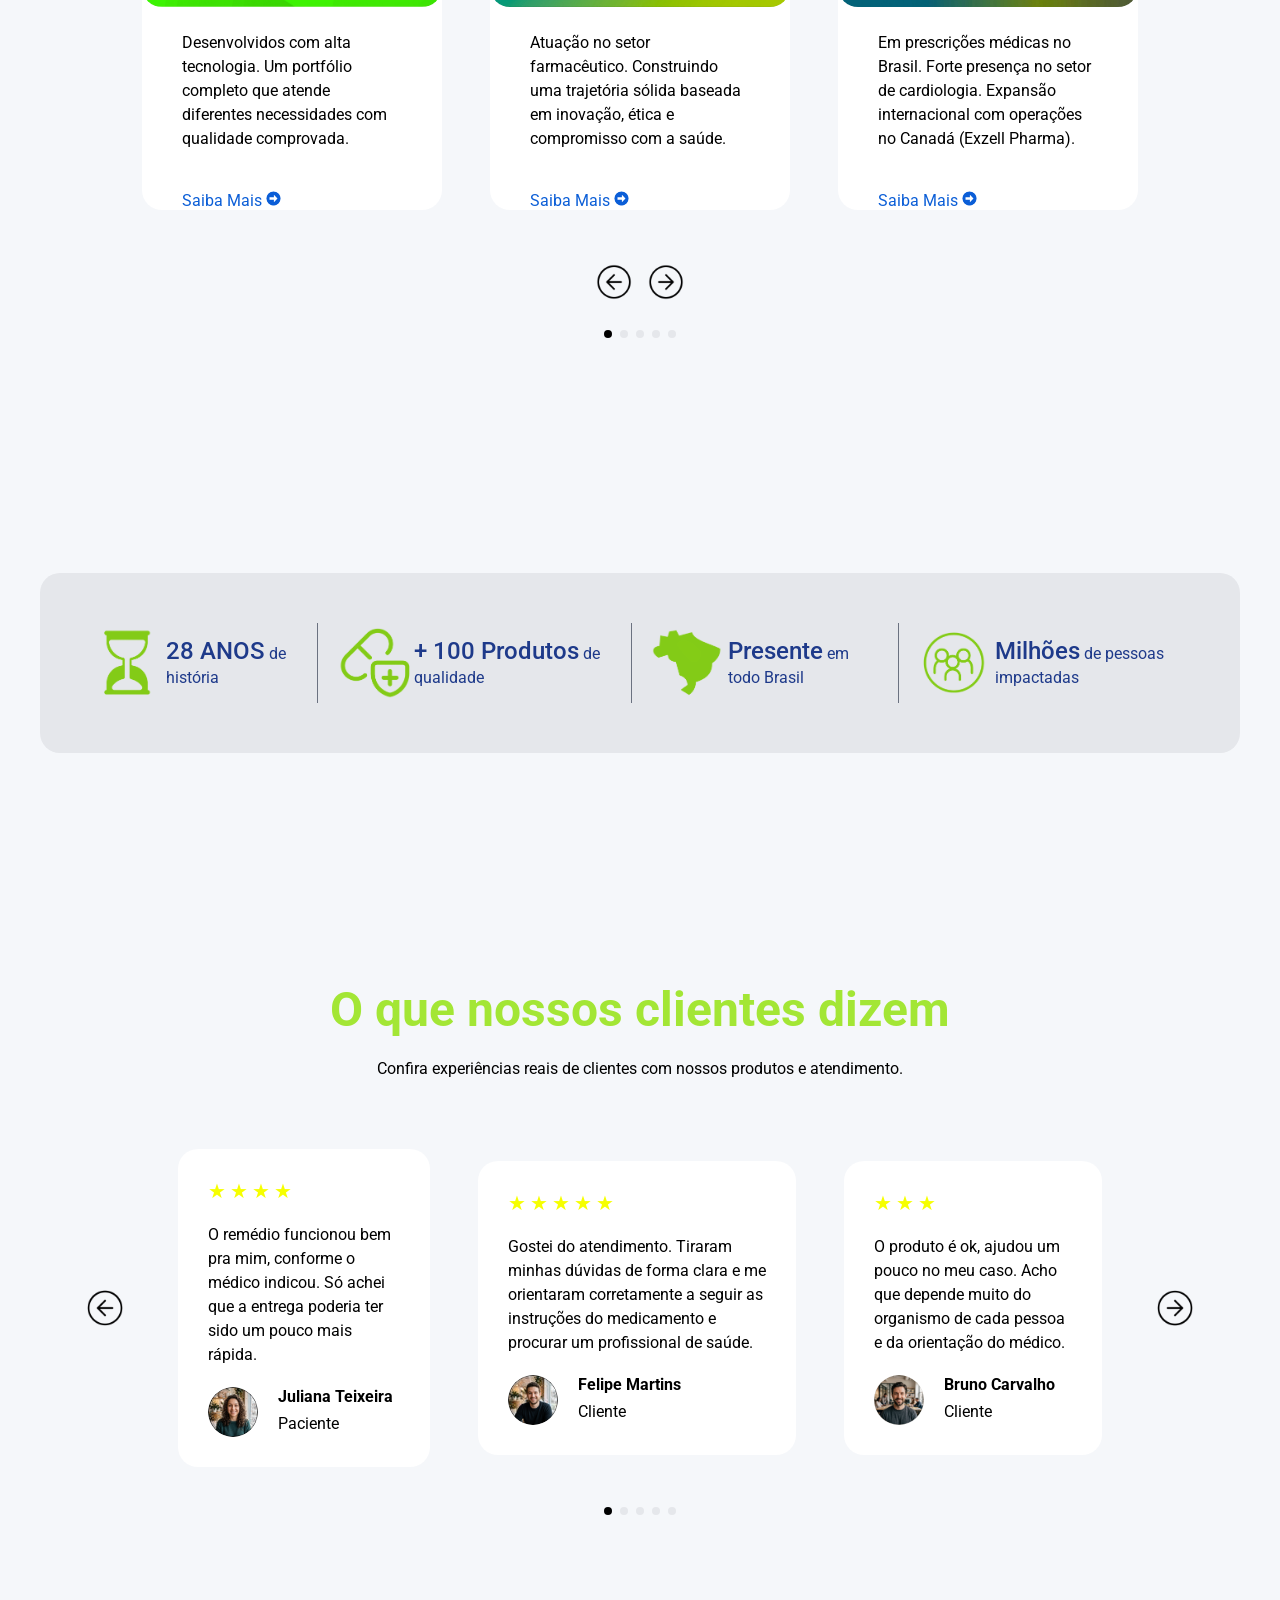
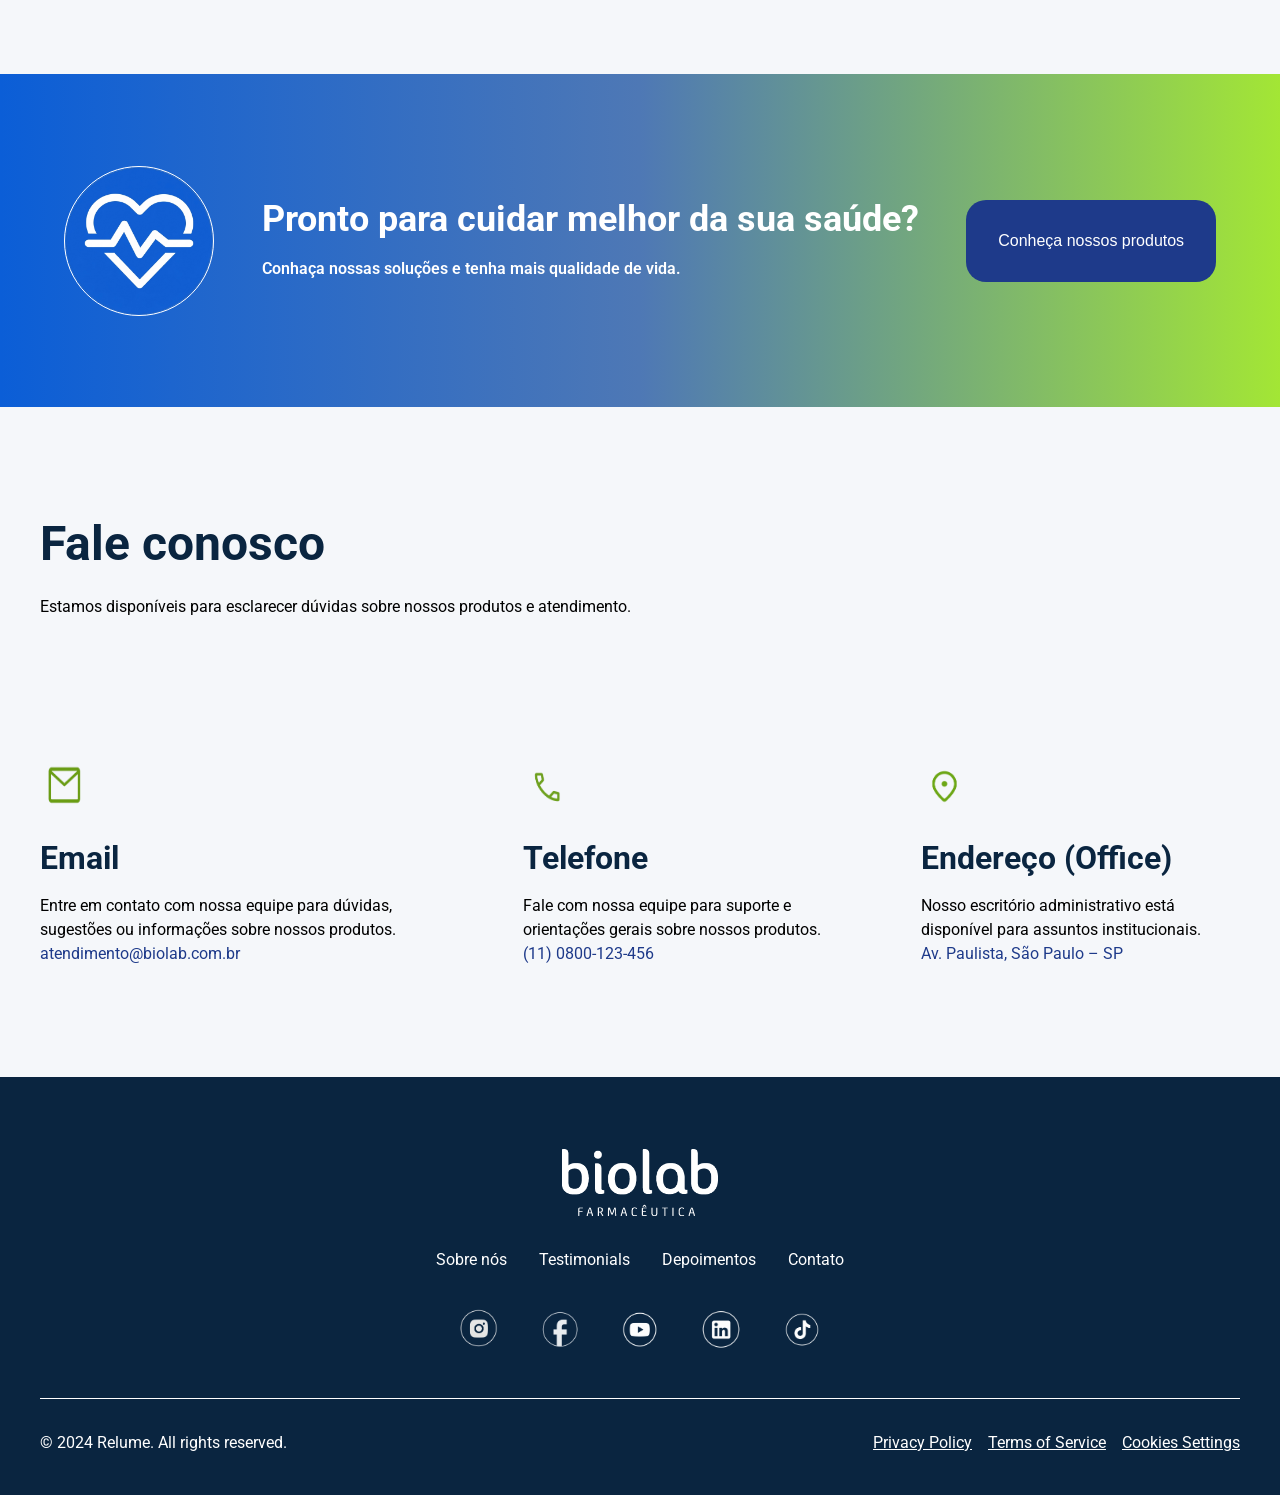
==== commit 23f9e342: "LandPage finalizada." ====
--- a/src/index.html
+++ b/src/index.html
@@ -3,7 +3,7 @@
 <head>
     <meta charset="UTF-8">
     <meta name="viewport" content="width=device-width, initial-scale=1.0">
-    <title>Biolab</title>
+    <title>Biolab Farmacêutico</title>
     <link rel="preconnect" href="https://fonts.googleapis.com">
     <link rel="preconnect" href="https://fonts.gstatic.com" crossorigin>
     <link href="https://fonts.googleapis.com/css2?family=Roboto:ital,wght@0,100..900;1,100..900&display=swap" rel="stylesheet">
@@ -26,7 +26,6 @@
             <button>Fale com a Biolab</button>
         </div> 
         
-        
     </header>
 
     <main class="main-texto-apresentacao">
@@ -45,66 +44,7 @@
         </div>
     </main>
 
-    <main class="main-sobre-nos">
-        
-        <div class="corpo-sobre-nos">
-            <div class="sobre-nos-textos">
-                <h1>Excelência construída com ciência e confiança</h1>
-                <p>Ao longo de décadas, a Biolab tem investido em pesquisa, inovação e qualidade para oferecer soluções que impactam positivamente a vida de milhões de pessoas.</p>
-            </div>
-            <div class="sobre-nos-conteudo-informativo">
-
-                <div class="conteudo-1">
-                    <div class="demostracao1">
-                        <img src="./assets/images/remedio_generico.svg" alt="Produto Biolab remedio gênerico">
-                    </div>
-                    <div>
-                        <p>Desenvolvidos com alta tecnologia. Um portfólio completo que atende diferentes necessidades com qualidade comprovada.</p>
-                        <a href="">Saiba Mais<img src="./assets/images/arrow.svg" alt="Seta a potando para o lado direito"></a>
-                    </div>
-                </div>
-
-                <div class="conteudo-2">
-                    <div class="demostracao-2">
-                        <img src="./assets/images/fudacao_biolab.png" alt="Ano 1997 da Fundação da Biolab Farmacêutico">
-                    </div>
-                    <div>
-                        <p>Atuação no setor farmacêutico.
-                            Construindo uma trajetória sólida baseada em inovação, ética e compromisso com a saúde.</p>
-                        <a href="">Saiba Mais<img src="./assets/images/arrow.svg" alt="Seta a potando para o lado direito"></a>
-                    </div>
-                </div>
-
-                <div class="conteudo-3">
-                    <div class="demontracao-3">
-                        <img src="./assets/images/5ᵃ_maior.png" alt="">
-                    </div>
-                    <div>
-                        <p>Em prescrições médicas no Brasil.
-                            Forte presença no setor de cardiologia. Expansão internacional com operações no Canadá (Exzell Pharma).</p>
-                        <a href="">Saiba Mais<img src="./assets/images/arrow.svg" alt=""></a>
-                    </div>
-                </div>
-            </div>
-
-            <div class="btnAvancar_voltar">
-                <button class="voltar"><img src="./assets/images/seta_esquerda.png" alt=""></button>
-                <button class="avancar"><img src="./assets/images/seta_direita.png" alt=""></button>
-            </div>
-
-            <div class="dots">
-                <span class="dot active"></span>
-                <span class="dot"></span>
-                <span class="dot"></span>
-                <span class="dot"></span>
-                <span class="dot"></span>
-            </div>
-            
-        </div>
-
-    </main>
-
-    <main>
+    <main class="conteudo-sobre-nos">
         <div class="text-main2">
             <h1>Excelência construída com ciência e confiança</h1>
             <p>Ao longo de décadas, a Biolab tem investido em pesquisa, inovação e qualidade para oferecer soluções que impactam positivamente a vida de milhões de pessoas.</p>
@@ -113,28 +53,33 @@
         <div class="cards">
 
             <div class="card">
-                <img src="./assets/images/remedio_generico.svg" alt="">
+                <img src="./assets/images/remedio_generico.svg" alt="Imagem remedio generico Biolab Farmacêutico">
                 <p>Desenvolvidos com alta tecnologia. Um portfólio completo que atende diferentes necessidades com qualidade comprovada.</p>
-                <a href="">Saiba Mais <img class="btn-saiba-mais" src="./assets/images/arrow.svg" alt=""></a>
+                <a href="">Saiba Mais <img class="btn-saiba-mais" src="./assets/images/arrow.svg" alt="Link seta"></a>
             </div>
 
             <div class="card">
-                <img src="./assets/images/fudacao_biolab.png" alt="">
+                <img src="./assets/images/fudacao_biolab.png" alt="Imagem ano de fudação Biolab Farmacêutico">
                 <p>Atuação no setor farmacêutico. Construindo uma trajetória sólida baseada em inovação, ética e compromisso com a saúde.</p>
-                <a href="">Saiba Mais <img src="./assets/images/arrow.svg" alt=""></a>
+                <a href="">Saiba Mais <img src="./assets/images/arrow.svg" alt="Link seta"></a>
             </div>
 
             <div class="card">
-                <img src="./assets/images/5ᵃ_maior.png" alt="">
+                <img src="./assets/images/5ᵃ_maior.png" alt="Imagem 5ᵃ maior no mercado em prescrições">
                 <p>Em prescrições médicas no Brasil. Forte presença no setor de cardiologia. Expansão internacional com operações no Canadá (Exzell Pharma).</p>
-                <a href="">Saiba Mais <img src="./assets/images/arrow.svg" alt=""></a>
-            </div>
-
-            <div class="voltar_avancar">
-                <a href=""><img src="./assets/images/seta_esquerda.png" alt=""></a>
-                <a href=""><img src="./assets/images/seta_direita.png" alt=""></a>
-            </div>
-
+                <a href="">Saiba Mais <img src="./assets/images/arrow.svg" alt="Link seta"></a>
+            </div>
+            
+            
+        </div>
+
+        <div class="secao_sobre-nos">
+            
+            <div>
+                <a href=""><img src="./assets/images/seta_esquerda.png" alt="Seta apontando para esquerda"></a>
+                <a href=""><img src="./assets/images/seta_direita.png" alt="Seta apontando para esquerda"></a>
+            </div>
+    
             <div class="dots">
                 <span class="dot active"></span>
                 <span class="dot"></span>
@@ -142,78 +87,213 @@
                 <span class="dot"></span>
                 <span class="dot"></span>
             </div>
-
-        </div>
-    </main>
-
-    <main class="main-informacao-simples">
-
-        <div class="corpo-principal-info-s">
-
-            <div class="ano-fundacao">
-                <img src="./assets/images/ampulheta_sem_fundo.png" alt="">
+    
+        </div>
+
+    </main>
+
+    <main class="main-3">
+
+        <div class="cards-main-3">
+
+            <div class="card-main-3">
+                <img src="./assets/images/ampulheta_sem_fundo.png" alt="Ícone ampulheta">
                 <p><span>28 ANOS</span> de história</p>
             </div>
-            <div class="qualidade-produtos">
-                <img src="./assets/images/pirula_sem_fundo.png" alt="">
+            <div class="card-main-3">
+                <img src="./assets/images/pilulas_sem_fundo.png" alt="Ícone pílulas">
                 <p><span>+ 100 Produtos</span> de qualidade</p>
             </div>
-            <div class="presenca">
-                <img src="./assets/images/pais_brasil.png" alt="">
+            <div class="card-main-3">
+                <img src="./assets/images/pais_brasil.png" alt="Ícone mapa do Brasil">
                 <p><span>Presente</span> em todo Brasil</p>
             </div>
-            <div class="milhões-pessoas">
-                <img src="./assets/images/conjuto_pessoas.png" alt="">
+            <div class="card-main-3">
+                <img src="./assets/images/conjuto_pessoas.png" alt="Ícone de pessoas">
                 <p><span>Milhões</span> de pessoas impactadas</p>
             </div>
             
-
-        </div>
-
-    </main>
-
-    <!-- <main class="main-sobre-nos">
-    <div class="texto-t">
-        <h1>Excelência construída com ciência e confiança</h1>
-        <p>Ao longo de décadas, a Biolab tem investido em pesquisa, inovação e qualidade para oferecer soluções que impactam positivamente a vida de milhões de pessoas.</p>
-    </div>
-
-    <div class="container-cards">
-        <div class="card">
-            <div class="card-banner">
-                <img src="./assets/images/remedio_generico.svg" alt="Genéricos">
-            </div>
-            <div class="card-texto">
-                <p>Desenvolvidos com alta tecnologia. Um portfólio completo que atende diferentes necessidades com qualidade comprovada.</p>
-                <a href="#">Saiba mais <img src="./assets/images/arrow.svg" alt=""></a>
-            </div>
-        </div>
-
-        <div class="card-2">
-            <div class="card-banner">
-                <img src="./assets/images/fudacao_biolab.png" alt="Genéricos">
-            </div>
-            <div class="card-texto">
-                <p>Atuação no setor farmacêutico.
-Construindo uma trajetória sólida baseada em inovação, ética e compromisso com a saúde.</p>
-                <a href="#">Saiba mais <img src="./assets/images/arrow.svg" alt=""></a>
-            </div>
-        </div>
-
-        <div class="card-3">
-            <div class="card-banner">
-                <img src="./assets/images/5ᵃ_maior.png" alt="Genéricos">
-            </div>
-            <div class="card-texto">
-                <p>Em prescrições médicas no Brasil.
-Forte presença no setor de cardiologia. Expansão internacional com operações no Canadá (Exzell Pharma).</p>
-                <a href="#">Saiba mais <img src="./assets/images/arrow.svg" alt=""></a>
-            </div>
-        </div>
-        
-    </div>
-</main> -->
-
+        </div>
+
+    </main>
+
+    <main class="main-4">
+
+        <div class="main-4-texto">
+            <h1> O que nossos clientes dizem</h1>
+            <p>Confira experiências reais de clientes com nossos produtos e atendimento.</p>
+        </div>
+
+        <div class="cards_cometarios">
+            
+            <button class="seta-esquerda">
+                <img src="./assets/images/seta_esquerda.png" alt="Seta apontando para esquerda">
+            </button>
+
+            <div class="card-cometario">
+
+                <div class="avaliacao">
+                    <p class="estrela">&#9733;</p>
+                    <p class="estrela">&#9733;</p>
+                    <p class="estrela">&#9733;</p>
+                    <p class="estrela">&#9733;</p>
+                </div>
+                <p class="cometario">O remédio funcionou bem pra mim, conforme o médico indicou. Só achei que a entrega poderia ter sido um pouco mais rápida.</p>
+                <div class="usuario">
+                    <img src="./assets/images/usuario_foto_f.png" alt="foto de usuario">
+                    <div class="id-usuario">
+                        <h2>Juliana Teixeira</h2>
+                        <p>Paciente</p>
+                    </div>
+                </div>
+
+            </div>
+
+            <div class="card-cometario">
+                
+                <div class="avaliacao">
+                    <p class="estrela">&#9733;</p>
+                    <p class="estrela">&#9733;</p>
+                    <p class="estrela">&#9733;</p>
+                    <p class="estrela">&#9733;</p>
+                    <p class="estrela">&#9733;</p>
+                </div>
+                <p class="cometario">Gostei do atendimento. Tiraram minhas dúvidas de forma clara e me orientaram corretamente a seguir as instruções do medicamento e procurar um profissional de saúde.</p>
+                <div class="usuario">
+                    <img src="./assets/images/usuario_foto_m.png" alt="foto de usuario">
+                    <div class="id-usuario">
+                        <h2>Felipe Martins</h2>
+                        <p>Cliente</p>
+                    </div>
+                </div>
+
+            </div>
+
+            <div class="card-cometario">
+                
+                <div class="avaliacao">
+                    <p class="estrela">&#9733;</p>
+                    <p class="estrela">&#9733;</p>
+                    <p class="estrela">&#9733;</p>
+                 </div>
+                <p class="cometario">O produto é ok, ajudou um pouco no meu caso. Acho que depende muito do organismo de cada pessoa e da orientação do médico.</p>
+                <div class="usuario">
+                    <img src="./assets/images/usuario_foto_m (2).png" alt="foto de usuario">
+                    <div class="id-usuario">
+                        <h2>Bruno Carvalho</h2>
+                        <p>Cliente</p>
+                    </div>
+                </div>
+
+            </div>
+
+            <button class="seta-direita">
+                <img src="./assets/images/seta_direita.png" alt="Seta apontando  para direita">
+            </button>
+
+        </div>
+
+        <div class="dots">
+                <span class="dot active"></span>
+                <span class="dot"></span>
+                <span class="dot"></span>
+                <span class="dot"></span>
+                <span class="dot"></span>
+        </div>
+
+    </main>
+
+    <main class="main-5">
+
+        <div class="main-4-imagem">
+            <img src="./assets/images/coracao_saude.png" alt="Ícone de coração">
+        </div>
+        <div class="main-5-texto">
+            <h1>Pronto para cuidar melhor da sua saúde?</h1>
+            <p>Conhaça  nossas soluções e tenha mais qualidade de vida.</p>
+        </div>
+        <div class="main-5-btn">
+            <button>Conheça nossos produtos</button>
+        </div>
+
+    </main>
+
+    <main class="main-6">
+        <div class="main-6-texto">
+            <h1>Fale conosco</h1>
+            <p> Estamos disponíveis para esclarecer dúvidas sobre nossos produtos e atendimento.</p>
+        </div>
+        <div class="contatos">
+
+            <div class="contato">
+                <img src="./assets/images/email.png" alt="Ícone email">
+                <h2>Email</h2>
+                <p>Entre em contato com nossa equipe para dúvidas, sugestões ou informações sobre nossos produtos.</p>
+                <a href="">atendimento@biolab.com.br</a>
+            </div>
+            <div class="contato">
+                <img src="./assets/images/telefone.png" alt="Ícone telefone">
+                <h2>Telefone</h2>
+                <p>Fale com nossa equipe para suporte e orientações gerais sobre nossos produtos.</p>
+                <a href="">(11) 0800-123-456</a>
+            </div>
+            <div class="contato">
+                <img src="./assets/images/icone_local.png" alt="Ícone local">
+                <h2>Endereço (Office)</h2>
+                <p>Nosso escritório administrativo está disponível para assuntos institucionais.</p>
+                <a href="">Av. Paulista, São Paulo – SP</a>
+            </div>
+
+        </div>
+
+    </main>
+
+    <footer>
+
+        <div class="footer-corpo">
+
+            <div class="footer-navbar">
+                <div class="footer-logo">
+                    <img src="./assets/images/Logo_Novo_Biolab_Farma_branco_rodape.png" alt="Logo biolab farmacêutico">
+                </div>
+                <div class="footer-links">                    
+                    <a href="">Sobre nós</a>
+                    <a href="">Testimonials</a>
+                    <a href="">Depoimentos</a>
+                    <a href="">Contato</a>
+                </div>
+            </div>
+
+            <div class="redes-sociais">
+                <a href="https://www.instagram.com/biolabfarmaceutica/?hl=pt">
+                    <img src="./assets/images/instagram.png" alt="Rede social instagram">
+                </a>
+                <a href="https://www.facebook.com/biolabfarmaceutica/?locale=pt_BR">
+                    <img src="./assets/images/facebook.png" alt="Rede social facebook">
+                </a>
+                <a href="https://www.youtube.com/@biolab_farmaceutica">
+                    <img src="./assets/images/youtube.png" alt="Rede social youtube">
+                </a>
+                <a href="https://br.linkedin.com/company/biolabeco">
+                    <img src="./assets/images/linkedin.png" alt="Rede entrevista linkedin">
+                </a>
+                <a href="https://www.tiktok.com/@biolabfarmaceutica">
+                    <img src="./assets/images/tiktok.png" alt="Rede social tiktok"> 
+                </a>
+            </div>
+            
+            <div class="footer-termos">
+                <p>© 2024 Relume. All rights reserved.</p>
+                <div class="termos">
+                    <a href="">Privacy Policy</a>
+                    <a href="">Terms of Service</a>
+                    <a href="">Cookies Settings</a>
+                </div>
+            </div>
+
+        </div>
+
+    </footer>
 
 </body>
 </html>
--- a/src/styles/style.css
+++ b/src/styles/style.css
@@ -4,6 +4,7 @@
     --theer: #1E3A8A;
     --for: #65A30D;
     --fiver: #A3E635;
+    --six: #F6FF00;
 
     --white: #FFFFFF;
     --black: #000000;
@@ -102,17 +103,14 @@
 .main-texto-apresentacao {
     width: 100%;
     height: 810px;
-    padding: 80px 50px;
+    padding: 40px;
     display: flex;
     align-items: start;
     justify-content: space-between;
-    
     background-image: url("../assets/images/Home_Biolab.webp");
     background-size: cover;
     background-position: center;
     background-repeat: no-repeat; 
-    display: flex;
-    align-items: center;
 }
 
 .texto-apresentacao > h1 {
@@ -185,117 +183,98 @@
 /* ------------------ text-main2 ---------------------- */
 
 
-.text-main2 {
+.conteudo-sobre-nos {
     width: 100%;
     height: 1144px;
     display: flex;
-    justify-content: center;
-    padding-top: 80px;
+    flex-direction: column;
+    justify-content: center;
+    padding: 40px;
+    background-color: var(--n-theer);
+}
+
+.text-main2 {
+    display: flex;
+    flex-direction: column;
+    justify-content: space-between;
+    align-items: start;
+    padding: 80px;
+}
+
+.text-main2 h1 {
+    font-family: "Roboto", sans-serif;
+    font-size: 48px;
+    font-weight: 700;
+    line-height: 110%;
+    color:  var(--primary);
+}
+
+.text-main2 p {
+    font-family: "Roboto", sans-serif;
+    font-size: 16px;
+    font-weight: 400;
+    line-height: 150%;
+    color: var(--black);
+    padding-top: 20px;
 }
 
 .cards {
     display: flex;
     justify-content: center;
     align-items: center;
-    gap: 32px;
+    gap: 48px;
+}
+
+.card {
+    width: 300px;
+    background-color: var(--white);
+    border-radius: 20px;
 }
 
 .card img {
-    width: 400px;
-    height: 400px;
-}
-
-
-
-/* ---------------------- main noticias ---------------------- */
-
-
-
-.main-sobre-nos {
-    width: 100%;
-    height: 1144px;
-    padding: 80px 112px;
-    display: flex;
-    justify-content: center;
-    align-items: center;
-    background-color: var(--n-theer);
-}
-
-.corpo-sobre-nos {
-    border: 1px solid, black;
-}
-
-.sobre-nos-textos h1 {
+    width: 300px;
+    height: 300px;
+    border-radius: 20px;
+}
+
+.card > a > img {
+    width: 15px;
+    height: 15px;
+}
+
+
+.card p {
+    font-size: 16px;
+    font-weight: 400;
+    line-height: 150%;
+    font-family: "Roboto", sans-serif;
+    padding: 40px;
+    color: var(--black);
+    padding-top: 20px;
+}
+
+.card a {
     color: var(--primary);
-    font-size: 48px;
-    font-weight: 700;
-    line-height: 110%;
-}
-
-.sobre-nos-textos p { 
-    font-size: 16px;
-    font-weight: 400;
-    line-height: 150%;
-}
-
-.sobre-nos-conteudo-informativo {
-    display: flex;
-    justify-content: space-around;
-    align-items: center;
-    border: 1px solid, palegreen;
-}
-
-.conteudo-1 {
-    width: 250px;
-    background:  var(--white);
-    border-radius: 10px;
-}
-
-.conteudo-2 {
-    width: 250px;
-    background:  var(--white);
-    border-radius: 10px;
-}
-
-.conteudo-3 {
-    width: 250px;
-    background:  var(--white);
-    border-radius: 10px;
-}
-
-.demostracao1 > img {
-    width: 250px;
-    height: 250px;
-}
-
-.demostracao-2 > img {
-    width: 250px;
-    height: 250px;
-    border-radius: 20px;
-}
-
-.demontracao-3 > img {
-    width: 250px;
-    height: 250px;
-    border-radius: 20px;
-}
-
-.btnAvancar_voltar {
-    display: flex;
-    justify-content: center;
-    align-items: center;
-    gap: 16px;
-}
-
-
-.btnAvancar_voltar img {
-    width: 40px;
-    height: 40px;
+    font-family: "Roboto", sans-serif;
+    padding: 40px;
+}
+
+.secao_sobre-nos {
+    display: flex;
+    flex-direction: column;
+    align-items: center;
+    padding-top: 48px;
+}
+
+.secao_sobre-nos img {
+    width: 48px;
+    height: 48px;
 }
 
 .dots{
       display:flex;
       justify-content: center;
+      padding-top: 20px;
       gap:8px;
     }
 
@@ -309,103 +288,417 @@
 .dot.active{
     background: var(--black);
 }
-/* ----------------------- Main informaçaõ simples ------------------------- */
-
-
-.main-informacao-simples {
+
+
+
+/* ----------------------- Main-3 ------------------------- */
+
+.main-3 {
     width: 100%;
     height: 418px;
     display: flex;
     justify-content: center;
     align-items: center;
-    background: var(--n-theer);
-}
-
-.corpo-principal-info-s {
+    padding: 40px;
+    background-color: var(--n-theer);
+}
+
+.cards-main-3 {
+    padding: 50px;
+    display: flex;
+    align-items: center;
     background-color: var(--n-for);
-    border-radius: 10px;
+    border-radius: 20px;
+    gap: 20px;
+}
+
+.card-main-3 {
+    display: flex;
+    justify-content: center;
+    align-items: center;
+}
+
+.card-main-3 img {
+    width: 80px;
+    height: 80px;
+   
+}
+
+.card-main-3 span {
+    color: var(--theer);
+    font-family: "Roboto", sans-serif;
+    font-size: 24px;
+    font-weight: 500;
+    line-height: 120%;
+}
+
+.card-main-3 p {
+    color: var(--theer);
+    font-family: "Roboto", sans-serif;
+    font-size: 16px;
+    font-weight: 400;
+    line-height: 150%;
+}
+
+.card-main-3 + .card-main-3 {
+    border-left: 1px solid var(--n-fiver); 
+    padding-left: 20px;
+}
+
+/* -------------- Main-4 ------------------ */
+
+
+.main-4 {
+    width: 100%;
+    height: 802px;
+    padding: 112px 80px;
+    gap: 20px;
+    display: flex;
+    flex-direction: column;
+    align-items: center;
+    background-color: var(--n-theer);
+}
+
+.main-4-texto {
+    display: flex;
+    flex-direction: column;
+    align-items: center;
+    gap: 20px;
+}
+
+.main-4-texto h1 {
+    font-family: "Roboto", sans-serif;
+    font-size: 48px;
+    font-weight: 700;
+    line-height: 110%;
+    color: var(--fiver);
+}
+
+.main-4-texto p {
+    font-family: "Roboto", sans-serif;
+    font-size: 16px;
+    font-weight: 400;
+    line-height: 150%;
+    color: var(--black);
+}
+
+.cards_cometarios {
+    display: flex;
+    justify-content: space-between;
+    align-items: center;
+    padding-top: 48px;
+    gap: 48px;
+}
+
+.card-cometario {
+    padding: 30px;
+    display: flex;
+    flex-direction: column;
+    border-radius: 20px;
+    background-color: var(--white);
+}
+
+.avaliacao {
+    display: flex;
+    justify-content: start;
+    align-items: start;
+    gap: 4px;
+}
+
+.estrela {
+    font-size: 20px;
+    color: var(--six);
+}
+
+.cometario {
+    display: flex;
+    justify-content: center;
+    align-items: center;
+    padding-top: 20px;
+    font-family: "Roboto", sans-serif;
+    font-size: 16px;
+    font-weight: 400;
+    line-height: 150%;
+    color: var(--black);
+}
+
+.usuario {
+    display: flex;
+    align-items: center;
+    padding-top: 20px;
+    gap: 20px;
+}
+
+.usuario img {
+    width: 50px;
+    height: 50px;
+    border-radius: 100px;
+}
+
+.id-usuario {
+    display: flex;
+    flex-direction: column;
+    align-items: start;
+    gap: 6px;
+}
+
+.id-usuario h2 {
+    font-family: "Roboto", sans-serif;
+    font-size: 16px;
+    font-weight: 700;
+    line-height: 120%;
+    color: var(--black);
+}
+
+.id-usuario p {
+    font-family: "Roboto", sans-serif;
+    font-size: 16px;
+    font-weight: 400;
+    line-height: 150%;
+    color: var(--black);
+}
+
+.seta-esquerda img {
+    display: flex;
+    justify-content: start;
+    align-items: start;
+    width: 50px;
+    height: 50px;
+}
+
+.seta-direita img {
+    display: flex;
+    justify-content: end;
+    align-items: end;
+    width: 50px;
+    height: 50px;
+}
+
+
+/* -------------------- Main-5 ------------------ */
+
+
+.main-5 {
+    width: 100%;
+    height: 333px;
+    padding: 40px;
     display: flex;
     justify-content: space-around;
+    align-items: center;
+    background: linear-gradient(
+        90deg,
+        var(--primary) 0%,
+        #4E78B5,
+        var(--fiver) 100%
+    );
+
+}
+
+.main-4-imagem img {
+    width: 150px;
+    height: 150px;
+    display: flex;
+    justify-content: start;
+    align-items: center;
+    border: 1px solid var(--white);
+    border-radius: 100px;
+}
+
+.main-5-texto h1 {
+    font-family: "Roboto", sans-serif;
+    font-size: 36px;
+    font-weight: 700;
+    line-height: 110%;
+    color: var(--white);
+}
+
+.main-5-texto p {
+    font-family: "Roboto", sans-serif;
+    font-size: 16px;
+    font-weight: 600;
+    line-height: 150%;
+    padding-top: 18px;
+    color: var(--white);
+}
+
+.main-5-btn {
+    padding: 32px;
+    background-color: var(--theer);
+    border-radius: 20px;
+}
+
+.main-5-btn button {
+    color: var(--white);
+}
+
+
+/* ---------------- Main-5 --------------- */
+
+
+.main-6 {
+    width: 100%;
+    height: 670px;
+    display: flex;
+    flex-direction: column;
+    justify-content: space-around;
+    align-items: start;
+    padding: 40px;
+    background-color: var(--n-theer);
+}
+
+.main-6-texto {
+    display: flex;
+    flex-direction: column;
+    justify-content: start;
+    align-items: start;
     gap: 24px;
 }
 
-
-
-
-
-
-
-
-/* .main-sobre-nos {
-    display: flex;
-    flex-direction: column;
-    gap: 64px;
-    padding: 112px 80px;
-}
-
-.container-cards {
+.main-6-texto h1 {
+    font-family: "Roboto", sans-serif;
+    font-size: 48px;
+    font-weight: 700;
+    line-height: 110%;
+    color: var(--secondary);
+}
+
+.main-6-texto p {
+    font-family: "Roboto", sans-serif;
+    font-size: 16px;
+    font-weight: 400;
+    line-height: 150%;
+    color: var(--black);
+}
+
+.contatos {
+    display: flex;
+    justify-content: center;
+    align-items: center;
+    gap: 60px;
+}
+
+.contato img {
+    width: 50px;
+    height: 50px;
+}
+
+.contato h2 {
+    font-family: "Roboto", sans-serif;
+    font-size: 32px;
+    font-weight: 700;
+    line-height: 120%;
+    padding-top: 24px;
+    color: var(--secondary);
+}
+
+.contato p {
+    font-family: "Roboto", sans-serif;
+    font-size: 16px;
+    font-weight: 400;
+    line-height: 150%;
+    padding-top: 16px;
+}
+
+.contato a {
+    font-family: "Roboto", sans-serif;
+    font-size: 16px;
+    font-weight: 400;
+    line-height: 150%;
+    padding-top: 20px;
+    color: var(--theer);
+}
+
+/* ------------------ Footer --------------- */
+
+footer {
+    display: flex;
+    flex-direction: column;
+    padding: 40px;
+    background-color: var(--secondary);
+}
+
+.footer-navbar {
+    display: flex;
+    flex-direction: column;
+    justify-content: center;
+    align-items: center;
+}
+
+.footer-logo img {
+    display: flex;
+    justify-content: center;
+    align-items: center;
+    margin-top: 32px;
+    height: 67px;
+}
+
+.footer-navbar a {
+    display: flex;
+    justify-content: center;
+    align-items: center;
+    padding-top: 32px;
+    font-family: "Roboto", sans-serif;
+    font-size: 16px;
+    font-weight: 400;
+    line-height: 150%;
+    gap: 32px;
+    color: var(--white);
+}
+
+.footer-links {
+    display: flex;
+    gap: 32px;
+}
+
+.redes-sociais {
+    display: flex;
+    justify-content: center;
+    align-items: center;
+    gap: 32px;
+}
+
+.redes-sociais img {
+    margin-top: 32px;
+    max-width: 50px;
+    max-height: 50px;
+}
+
+.footer-termos {
     display: flex;
     justify-content: space-between;
-    gap: 32px;
-}
-
-.card {
-    flex: 1; 
-    display: flex;
-    flex-direction: column;
-    gap: 24px;
-}
-
-.card1 {
-    flex: 1;
-    display: flex;
-    flex-direction: column;
-    gap: 24px;
-}
-
-.card1 img {
-    height: 400px;
-    width: 400px;
-}
-
-.card-banner {
-    height: 400px; 
-    border-radius: 24px;
-    display: flex;
-    align-items: center;
-    justify-content: center;
-}
-
-.card-texto p {
-    font-size: 16px;
-    margin-bottom: 16px;
-}
-
-.texto-t h1 {
-    color: var(--primary);
-    font-family: "Roboto", sans-serif;
-    font-size: 48px;
-    font-weight: 700;
-    line-height: 110%;
-}
-
-.texto-t p {
-    font-family: "Roboto", sans-serif;
-    font-size: 16px;
-    font-weight: 400;
-    line-height: 150%;
-}
-
-.card-texto a {
-    color: #0056b3;
-    text-decoration: none;
-    font-weight: bold;
-    display: flex;
-    align-items: center;
-    gap: 8px;
-} */
-
-
-
-
-
+    padding-top: 32px;
+    margin-top: 40px;
+    border-top: 1px solid var(--white);
+}
+
+.footer-termos p {
+    display: flex;
+    justify-content: center;
+    align-items: start;
+    font-family: "Roboto", sans-serif;
+    font-size: 16px;
+    font-weight: 400;
+    line-height: 150%;
+    color: var(--white);
+}
+
+.termos {
+    display: flex;
+    gap: 16px;
+}
+
+.termos a {
+    font-family: "Roboto", sans-serif;
+    font-size: 16px;
+    font-weight: 400;
+    line-height: 150%;
+    color: var(--white);
+    text-decoration: underline;
+    text-decoration-color: var(--white);
+}
+
+
+
+
+
+
